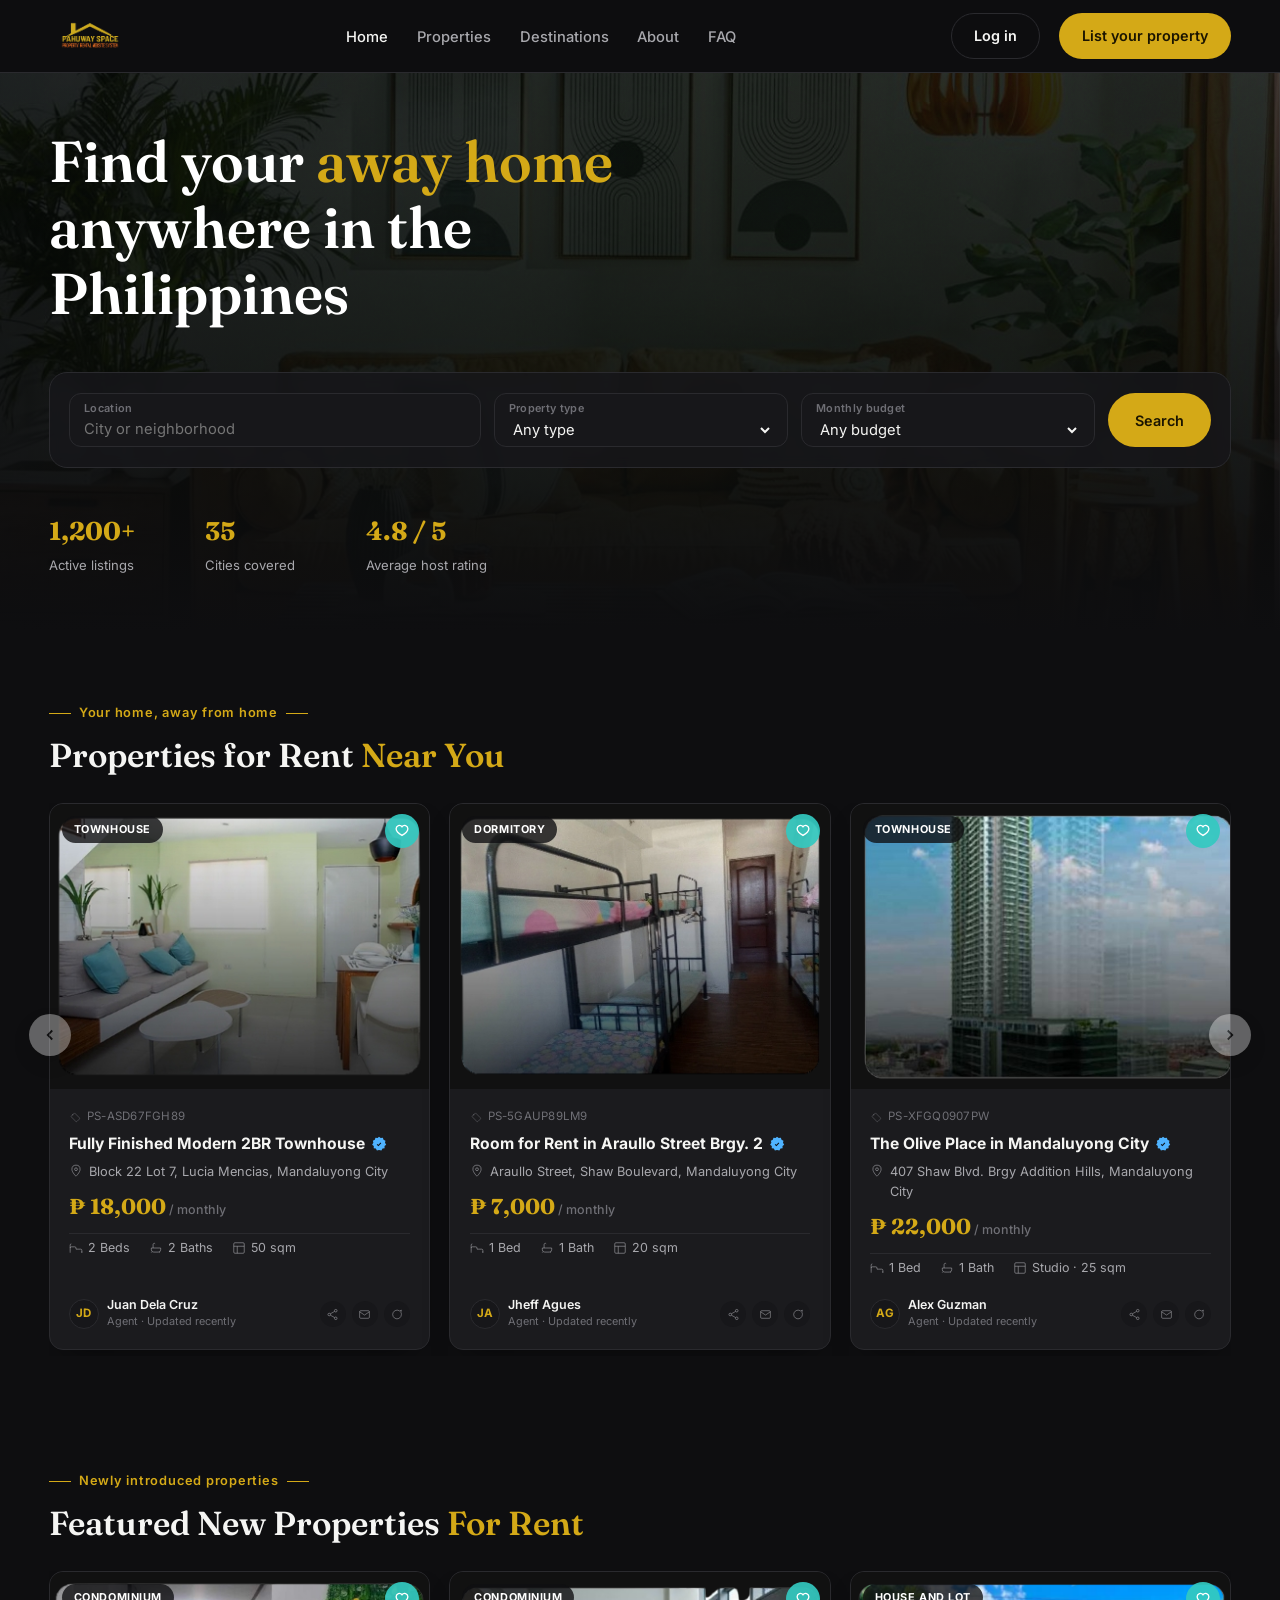
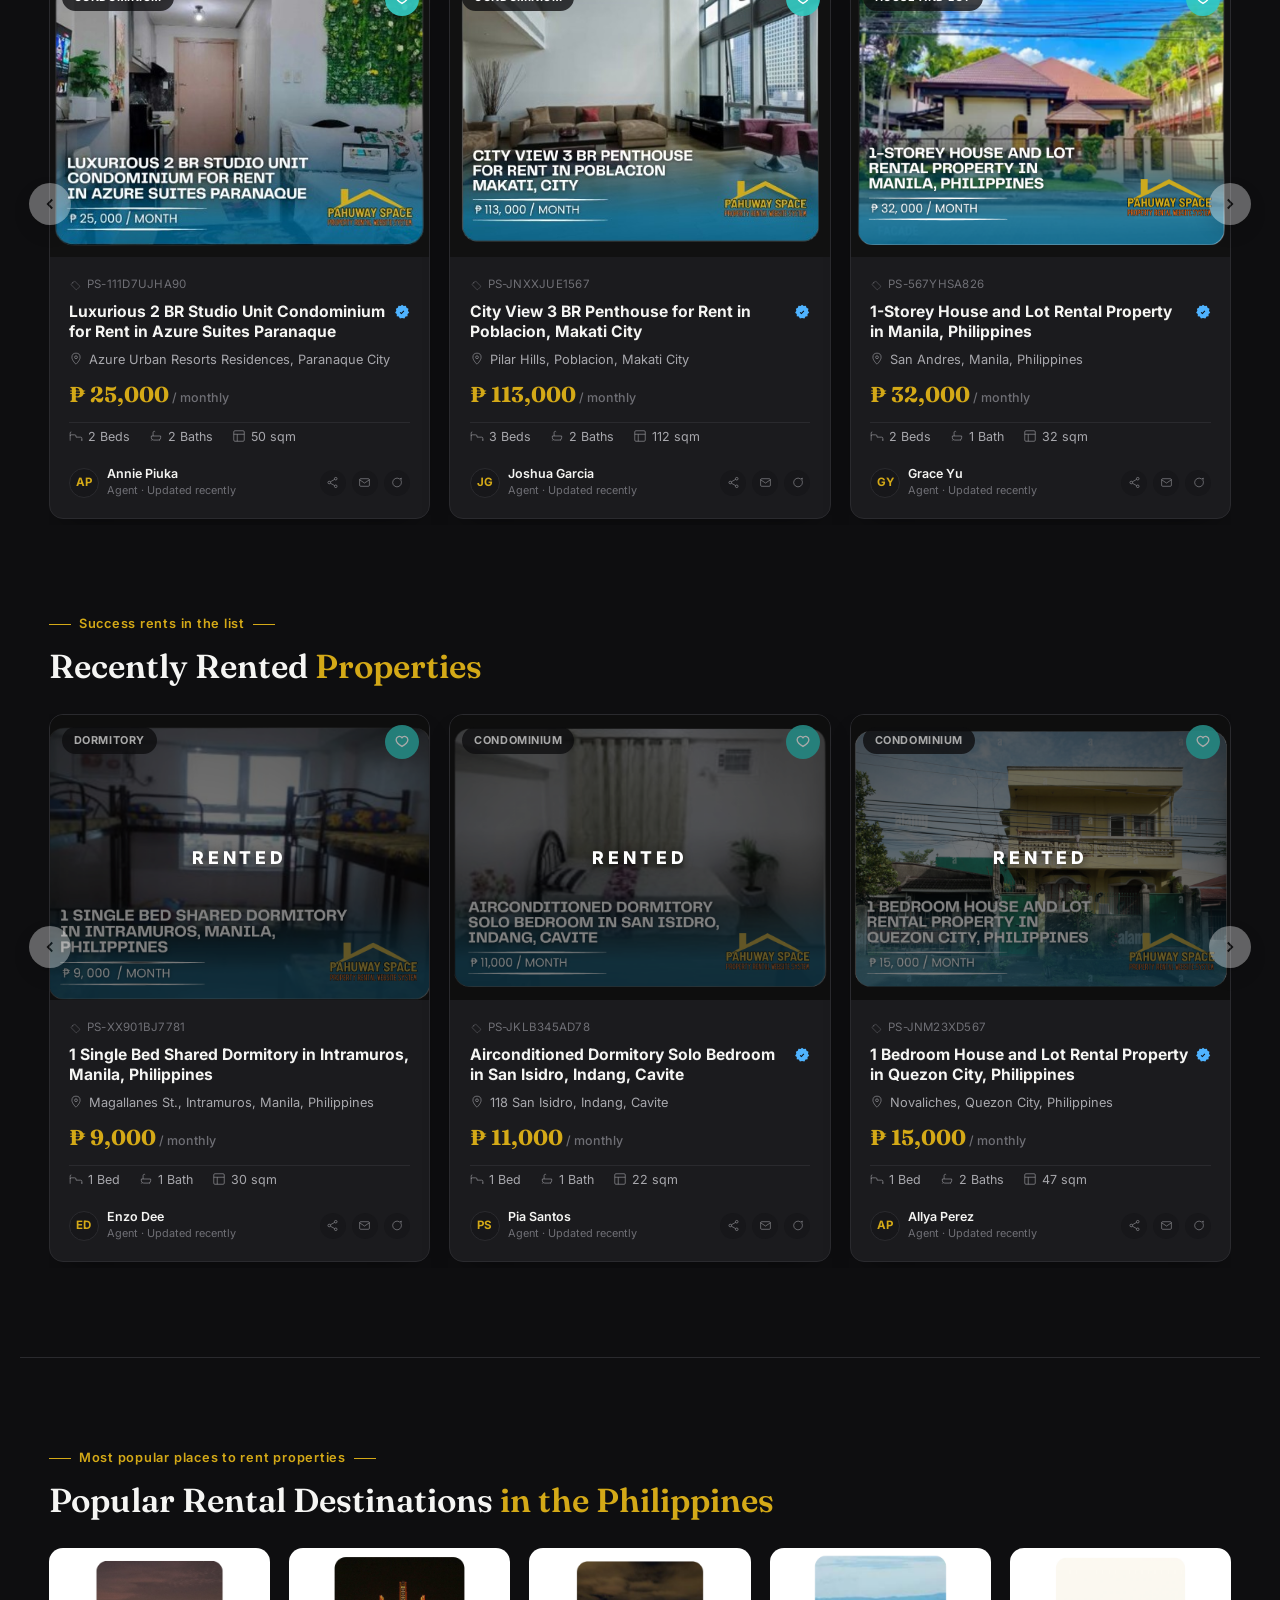
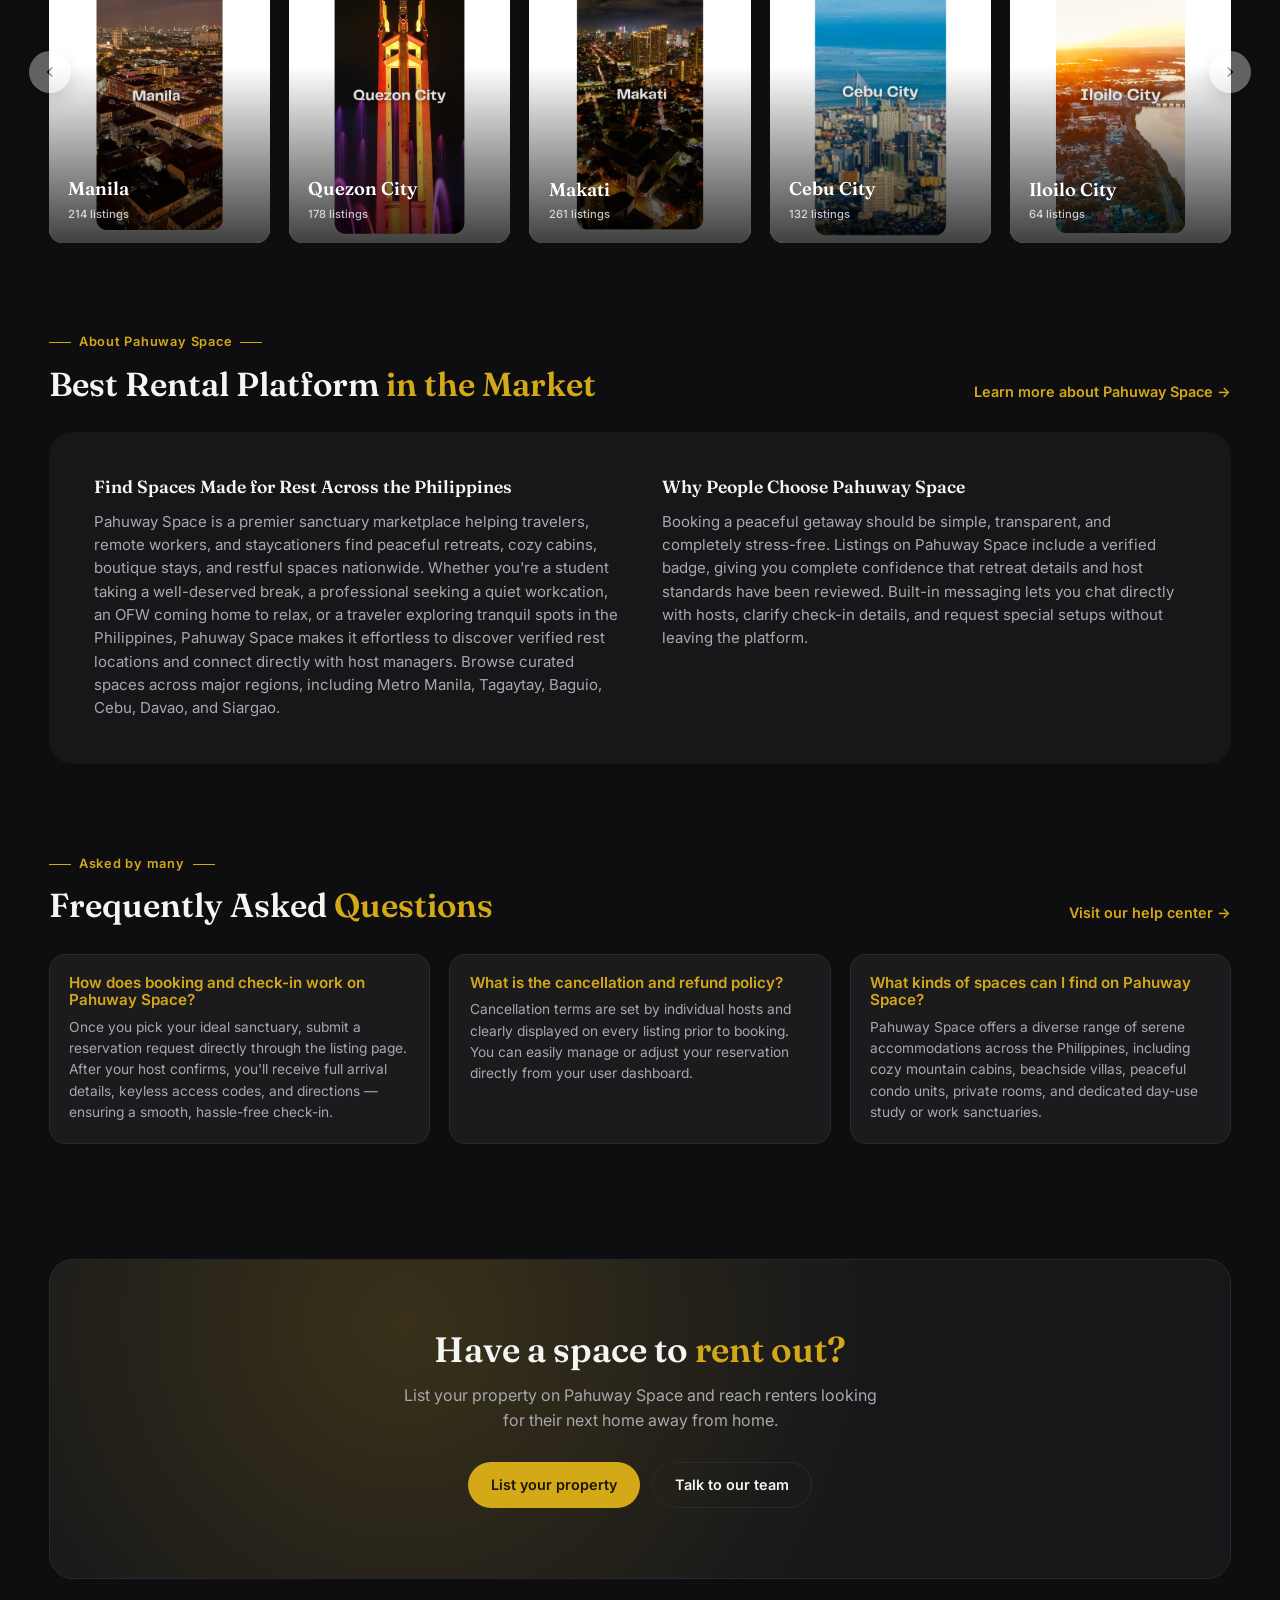
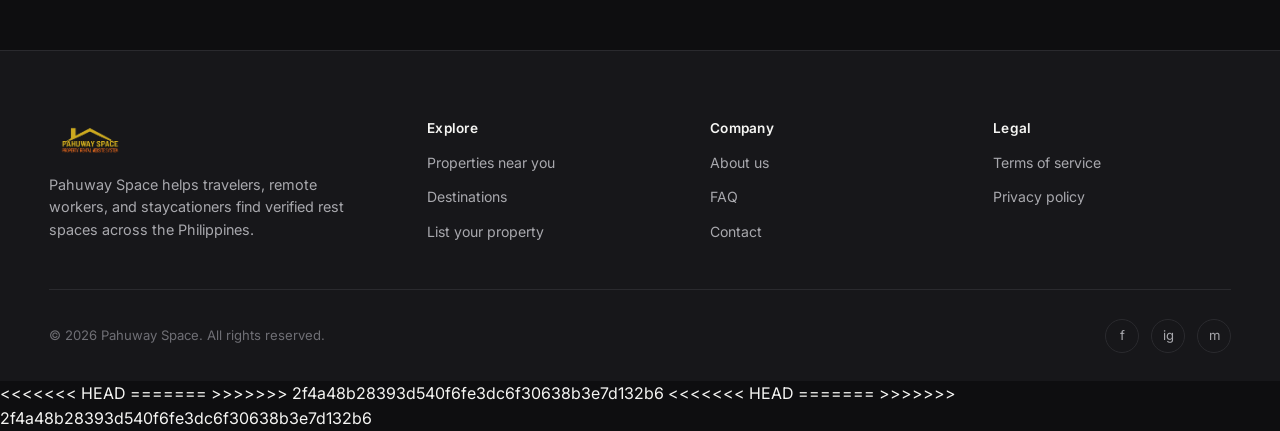
==== index.html @ f510d3df "Resolve merge conflict in index.html" ====
<!DOCTYPE html>
<html lang="en">
<head>
  <meta charset="UTF-8" />
  <meta name="viewport" content="width=device-width, initial-scale=1.0" />
  <title>Pahuway Space</title>
  <meta name="description" content="Pahuway Space is a property rental marketplace connecting you with verified townhouses, condos, dormitories and houses for rent across the Philippines." />

  <link rel="icon" href="assets/images/Pahuway_Space_LOGO.png" />

  <link rel="preconnect" href="https://fonts.googleapis.com" />
  <link href="https://fonts.googleapis.com/css2?family=Fraunces:wght@500;600;700&family=Inter:wght@400;500;600;700;800&display=swap" rel="stylesheet" />

  <!-- Modular stylesheets -->
  <link rel="stylesheet" href="css/base.css" />
  <link rel="stylesheet" href="css/layout.css" />
  <link rel="stylesheet" href="css/cards.css" />
  <link rel="stylesheet" href="css/sections.css" />
  <link rel="stylesheet" href="css/responsive.css" />
</head>
<body>

  <!-- ============ HEADER ============ -->
  <header class="site-header">
    <div class="container site-header__inner">
      <a href="#top" class="brand">
        <img src="assets/images/Pahuway_Space_LOGO.png" alt="Pahuway Space" class="brand__logo" />
        <span class="visually-hidden">Pahuway Space — Property Rental Website System</span>
      </a>

      <nav class="main-nav" id="main-nav" aria-label="Primary">
        <ul class="main-nav__list">
          <li><a href="#top" aria-current="page">Home</a></li>
          <li><a href="#properties-near-you">Properties</a></li>
          <li><a href="#destinations">Destinations</a></li>
          <li><a href="#about">About</a></li>
          <li><a href="#faq">FAQ</a></li>
        </ul>
      </nav>

      <div class="header-actions">
        <a href="#" class="btn btn--ghost">Log in</a>
        <a href="#" class="btn btn--primary">List your property</a>
        <button id="nav-toggle" class="nav-toggle" aria-label="Toggle menu" aria-expanded="false">
          <svg width="22" height="22" viewBox="0 0 24 24" fill="none" stroke="currentColor" stroke-width="2"><path d="M3 6h18M3 12h18M3 18h18"/></svg>
        </button>
      </div>
    </div>
  </header>

  <main id="top">

    <!-- ============ HERO ============ -->
    <section class="hero">
      <img src="assets/images/HOME_PAGE_BG_PHOTO.png" alt="" class="hero__bg" aria-hidden="true" />
      <div class="hero__scrim" aria-hidden="true"></div>

      <div class="container">
        <div class="hero__content">
          <h1>Find your <span class="accent">away home</span> anywhere in the Philippines</h1>
        </div>

        <form class="search-panel" id="search-form">
          <div class="search-field">
            <label for="search-location">Location</label>
            <input id="search-location" name="location" type="text" placeholder="City or neighborhood" />
          </div>
          <div class="search-field">
            <label for="search-type">Property type</label>
            <select id="search-type" name="type">
              <option value="">Any type</option>
              <option value="townhouse">Townhouse</option>
              <option value="condominium">Condominium</option>
              <option value="dormitory">Dormitory</option>
              <option value="house-and-lot">House and lot</option>
            </select>
          </div>
          <div class="search-field">
            <label for="search-budget">Monthly budget</label>
            <select id="search-budget" name="budget">
              <option value="">Any budget</option>
              <option value="0-10000">Under ₱10,000</option>
              <option value="10000-25000">₱10,000 – ₱25,000</option>
              <option value="25000-60000">₱25,000 – ₱60,000</option>
              <option value="60000+">₱60,000+</option>
            </select>
          </div>
          <button type="submit" class="btn btn--primary">Search</button>
        </form>

        <div class="hero__stats" id="hero-stats"></div>
      </div>
    </section>

    <!-- ============ PROPERTIES NEAR YOU ============ -->
    <section class="section" id="properties-near-you">
      <div class="container">
        <div class="section-heading">
          <span class="section-heading__kicker">Your home, away from home</span>
          <h2>Properties for Rent <span class="accent">Near You</span></h2>
        </div>

        <div class="carousel">
          <button class="carousel__nav carousel__nav--prev" id="near-you-prev" aria-label="Previous properties">
            <svg width="18" height="18" viewBox="0 0 24 24" fill="none" stroke="currentColor" stroke-width="2.4"><path d="m15 18-6-6 6-6"/></svg>
          </button>
          <div class="carousel__track" id="near-you-track"></div>
          <button class="carousel__nav carousel__nav--next" id="near-you-next" aria-label="Next properties">
            <svg width="18" height="18" viewBox="0 0 24 24" fill="none" stroke="currentColor" stroke-width="2.4"><path d="m9 18 6-6-6-6"/></svg>
          </button>
        </div>
      </div>
    </section>

    <!-- ============ FEATURED NEW PROPERTIES ============ -->
    <section class="section section--tight">
      <div class="container">
        <div class="section-heading">
          <span class="section-heading__kicker">Newly introduced properties</span>
          <h2>Featured New Properties <span class="accent">For Rent</span></h2>
        </div>

        <div class="carousel">
          <button class="carousel__nav carousel__nav--prev" id="featured-new-prev" aria-label="Previous properties">
            <svg width="18" height="18" viewBox="0 0 24 24" fill="none" stroke="currentColor" stroke-width="2.4"><path d="m15 18-6-6 6-6"/></svg>
          </button>
          <div class="carousel__track" id="featured-new-track"></div>
          <button class="carousel__nav carousel__nav--next" id="featured-new-next" aria-label="Next properties">
            <svg width="18" height="18" viewBox="0 0 24 24" fill="none" stroke="currentColor" stroke-width="2.4"><path d="m9 18 6-6-6-6"/></svg>
          </button>
        </div>
      </div>
    </section>

    <!-- ============ RECENTLY RENTED ============ -->
    <section class="section section--tight">
      <div class="container">
        <div class="section-heading">
          <span class="section-heading__kicker">Success rents in the list</span>
          <h2>Recently Rented <span class="accent">Properties</span></h2>
        </div>

        <div class="carousel">
          <button class="carousel__nav carousel__nav--prev" id="recently-rented-prev" aria-label="Previous properties">
            <svg width="18" height="18" viewBox="0 0 24 24" fill="none" stroke="currentColor" stroke-width="2.4"><path d="m15 18-6-6 6-6"/></svg>
          </button>
          <div class="carousel__track" id="recently-rented-track"></div>
          <button class="carousel__nav carousel__nav--next" id="recently-rented-next" aria-label="Next properties">
            <svg width="18" height="18" viewBox="0 0 24 24" fill="none" stroke="currentColor" stroke-width="2.4"><path d="m9 18 6-6-6-6"/></svg>
          </button>
        </div>
      </div>
    </section>

    <hr class="divider container" />

    <!-- ============ DESTINATIONS ============ -->
    <section class="section section--tight" id="destinations">
      <div class="container">
        <div class="section-heading">
          <span class="section-heading__kicker">Most popular places to rent properties</span>
          <h2>Popular Rental Destinations <span class="accent">in the Philippines</span></h2>
        </div>

        <div class="carousel">
          <button class="carousel__nav carousel__nav--prev" id="destinations-prev" aria-label="Previous destinations">
            <svg width="18" height="18" viewBox="0 0 24 24" fill="none" stroke="currentColor" stroke-width="2.4"><path d="m15 18-6-6 6-6"/></svg>
          </button>
          <div class="destinations__track" id="destinations-track"></div>
          <button class="carousel__nav carousel__nav--next" id="destinations-next" aria-label="Next destinations">
            <svg width="18" height="18" viewBox="0 0 24 24" fill="none" stroke="currentColor" stroke-width="2.4"><path d="m9 18 6-6-6-6"/></svg>
          </button>
        </div>
      </div>
    </section>

    <!-- ============ ABOUT ============ -->
    <section class="section section--tight" id="about">
      <div class="container">
        <div class="section-heading section-heading--split">
          <div>
            <span class="section-heading__kicker">About Pahuway Space</span>
            <h2>Best Rental Platform <span class="accent">in the Market</span></h2>
          </div>
          <a href="#" class="text-link">Learn more about Pahuway Space →</a>
        </div>

        <div class="about" id="about-content">
          <div class="about__grid">
            <div class="about__col about__col--find">
              <h3></h3>
              <p></p>
            </div>
            <div class="about__col about__col--why">
              <h3></h3>
              <p></p>
            </div>
          </div>
        </div>
      </div>
    </section>

    <!-- ============ FAQ ============ -->
    <section class="section section--tight" id="faq">
      <div class="container">
        <div class="section-heading section-heading--split">
          <div>
            <span class="section-heading__kicker">Asked by many</span>
            <h2>Frequently Asked <span class="accent">Questions</span></h2>
          </div>
          <a href="#" class="text-link">Visit our help center →</a>
        </div>

        <div class="faq__grid" id="faq-grid"></div>
      </div>
    </section>

    <!-- ============ CTA ============ -->
    <section class="section">
      <div class="container">
        <div class="cta-banner">
          <h2>Have a space to <span class="accent" style="color: var(--color-gold);">rent out?</span></h2>
          <p>List your property on Pahuway Space and reach renters looking for their next home away from home.</p>
          <div class="cta-banner__actions">
            <a href="#" class="btn btn--primary">List your property</a>
            <a href="#" class="btn btn--ghost">Talk to our team</a>
          </div>
        </div>
      </div>
    </section>

  </main>

  <!-- ============ FOOTER ============ -->
  <footer class="site-footer">
    <div class="container">
      <div class="footer-grid">
        <div class="footer-brand">
          <img src="assets/images/Pahuway_Space_LOGO.png" alt="Pahuway Space" class="brand__logo" />
          <p>Pahuway Space helps travelers, remote workers, and staycationers find verified rest spaces across the Philippines.</p>
        </div>
        <div class="footer-col">
          <h4>Explore</h4>
          <ul>
            <li><a href="#properties-near-you">Properties near you</a></li>
            <li><a href="#destinations">Destinations</a></li>
            <li><a href="#">List your property</a></li>
          </ul>
        </div>
        <div class="footer-col">
          <h4>Company</h4>
          <ul>
            <li><a href="#about">About us</a></li>
            <li><a href="#faq">FAQ</a></li>
            <li><a href="#">Contact</a></li>
          </ul>
        </div>
        <div class="footer-col">
          <h4>Legal</h4>
          <ul>
            <li><a href="#">Terms of service</a></li>
            <li><a href="#">Privacy policy</a></li>
          </ul>
        </div>
      </div>

      <div class="footer-bottom">
        <span>© <span id="footer-year"></span> Pahuway Space. All rights reserved.</span>
        <div class="footer-socials">
          <a href="#" aria-label="Facebook">f</a>
          <a href="#" aria-label="Instagram">ig</a>
          <a href="#" aria-label="Messenger">m</a>
        </div>
      </div>
    </div>
  </footer>

  <!-- Data layer (swap for real API calls later) -->
  <script src="js/data.js"></script>

  <!-- Reusable UI components -->
  <script src="js/components/propertyCard.js"></script>
  <script src="js/components/carousel.js"></script>

  <!-- Section modules -->
  <script src="js/sections/propertySections.js"></script>
  <script src="js/sections/destinations.js"></script>
  <script src="js/sections/content.js"></script>

<<<<<<< HEAD
  
=======
>>>>>>> 2f4a48b28393d540f6fe3dc6f30638b3e7d132b6
  <!-- App bootstrap -->
  <script src="js/main.js"></script>
</body>
</html>
<<<<<<< HEAD

=======
>>>>>>> 2f4a48b28393d540f6fe3dc6f30638b3e7d132b6
---- css/base.css ----
/* ==========================================================================
   Pahuway Space Design Tokens & Base Styles
   Edit colors, type and spacing here to re-skin the whole site.
   ========================================================================== */

:root {
  /* ---- Brand palette (sampled from the Pahuway Space logo) ---- */
  --color-gold: #d4a917;
  --color-gold-bright: #f0c53a;
  --color-rust: #e2622c;
  --color-teal: #33c9c0;

  /* ---- Surfaces ---- */
  --color-bg: #0e0e10;
  --color-bg-raised: #17171a;
  --color-card: #1b1b1e;
  --color-card-border: #2a2a2e;

  /* ---- Text ---- */
  --color-text: #f5f5f3;
  --color-text-dim: #a8a8ad;
  --color-text-faint: #6f6f75;

  /* ---- Status ---- */
  --color-verified: #4fb3ff;

  /* ---- Type ---- */
  --font-display: "Fraunces", "Georgia", serif;
  --font-body: "Inter", "Helvetica Neue", Arial, sans-serif;

  /* ---- Spacing scale ---- */
  --space-1: 0.4rem;
  --space-2: 0.8rem;
  --space-3: 1.2rem;
  --space-4: 1.8rem;
  --space-5: 2.8rem;
  --space-6: 4.4rem;
  --space-7: 6.8rem;

  /* ---- Radius / shadow ---- */
  --radius-card: 14px;
  --radius-pill: 999px;
  --shadow-card: 0 14px 30px -18px rgba(0, 0, 0, 0.65);

  /* ---- Layout ---- */
  --content-width: 1240px;
}

*,
*::before,
*::after {
  box-sizing: border-box;
}

html {
  scroll-behavior: smooth;
}

body {
  margin: 0;
  background: var(--color-bg);
  color: var(--color-text);
  font-family: var(--font-body);
  font-size: 16px;
  line-height: 1.55;
  -webkit-font-smoothing: antialiased;
}

img {
  max-width: 100%;
  display: block;
}

a {
  color: inherit;
  text-decoration: none;
}

button {
  font-family: inherit;
  cursor: pointer;
}

ul {
  list-style: none;
  margin: 0;
  padding: 0;
}

h1, h2, h3, h4 {
  font-family: var(--font-display);
  font-weight: 600;
  line-height: 1.15;
  margin: 0;
}

p {
  margin: 0;
}

.container {
  width: 100%;
  max-width: var(--content-width);
  margin-inline: auto;
  padding-inline: var(--space-4);
}

.section {
  padding-block: var(--space-6);
}

.section--tight {
  padding-block: var(--space-5);
}

.section-heading {
  margin-bottom: var(--space-4);
}

.section-heading__kicker {
  display: block;
  color: var(--color-gold);
  font-size: 0.8rem;
  font-weight: 600;
  letter-spacing: 0.06em;
  margin-bottom: var(--space-2);
}

.section-heading__kicker::before,
.section-heading__kicker::after {
  content: "";
  display: inline-block;
  width: 22px;
  border-top: 1px solid var(--color-gold);
  vertical-align: middle;
  margin-inline: 8px 8px;
}

.section-heading__kicker::before {
  margin-left: 0;
}

.section-heading h2 {
  font-size: clamp(1.7rem, 2.6vw, 2.4rem);
}

.section-heading h2 .accent {
  color: var(--color-gold);
}

.section-heading--split {
  display: flex;
  align-items: flex-end;
  justify-content: space-between;
  gap: var(--space-4);
}

.text-link {
  color: var(--color-gold);
  font-size: 0.9rem;
  font-weight: 600;
  white-space: nowrap;
}

.text-link:hover {
  text-decoration: underline;
}

.visually-hidden {
  position: absolute;
  width: 1px;
  height: 1px;
  overflow: hidden;
  clip: rect(0 0 0 0);
  white-space: nowrap;
}

/* Reduced motion */
@media (prefers-reduced-motion: reduce) {
  html {
    scroll-behavior: auto;
  }
  * {
    animation-duration: 0.001ms !important;
    animation-iteration-count: 1 !important;
    transition-duration: 0.001ms !important;
  }
}
---- css/layout.css ----
/* ==========================================================================
   Header / Hero / Footer
   ========================================================================== */

/* ---------- Header ---------- */
.site-header {
  position: sticky;
  top: 0;
  z-index: 100;
  background: rgba(14, 14, 16, 0.9);
  backdrop-filter: blur(10px);
  border-bottom: 1px solid var(--color-card-border);
}

.site-header__inner {
  display: flex;
  align-items: center;
  justify-content: space-between;
  gap: var(--space-4);
  padding-block: var(--space-2);
}

.brand {
  display: flex;
  align-items: center;
  gap: var(--space-2);
}

.brand__logo {
  height: 40px;
  width: auto;
}

.brand__name {
  font-family: var(--font-display);
  font-size: 1.1rem;
  font-weight: 700;
  letter-spacing: 0.01em;
}

.brand__name span {
  color: var(--color-gold);
}

.main-nav__list {
  display: flex;
  gap: var(--space-4);
}

.main-nav__list a {
  font-size: 0.92rem;
  color: var(--color-text-dim);
  font-weight: 500;
  transition: color 0.15s ease;
}

.main-nav__list a:hover,
.main-nav__list a[aria-current="page"] {
  color: var(--color-text);
}

.header-actions {
  display: flex;
  align-items: center;
  gap: var(--space-3);
}

.nav-toggle {
  display: none;
  background: none;
  border: none;
  color: var(--color-text);
  padding: 6px;
}

/* ---------- Buttons ---------- */
.btn {
  display: inline-flex;
  align-items: center;
  justify-content: center;
  gap: 8px;
  padding: 11px 22px;
  border-radius: var(--radius-pill);
  font-size: 0.9rem;
  font-weight: 600;
  border: 1px solid transparent;
  transition: transform 0.15s ease, background 0.15s ease, border-color 0.15s ease;
}

.btn:active {
  transform: scale(0.97);
}

.btn--primary {
  background: var(--color-gold);
  color: #1a1400;
}

.btn--primary:hover {
  background: var(--color-gold-bright);
}

.btn--ghost {
  background: transparent;
  border-color: var(--color-card-border);
  color: var(--color-text);
}

.btn--ghost:hover {
  border-color: var(--color-gold);
  color: var(--color-gold);
}

/* ---------- Hero ---------- */
.hero {
  position: relative;
  min-height: 560px;
  display: flex;
  align-items: center;
  background-color: #050506;
  overflow: hidden;
}

.hero__bg {
  position: absolute;
  inset: 0;
  width: 100%;
  height: 100%;
  object-fit: cover;
  opacity: 0.55;
}

.hero__scrim {
  position: absolute;
  inset: 0;
  background: linear-gradient(180deg, rgba(7, 7, 8, 0.55) 0%, rgba(7, 7, 8, 0.75) 55%, #0e0e10 100%);
}

.hero__content {
  position: relative;
  z-index: 2;
  max-width: 680px;
}

.hero__eyebrow {
  display: inline-flex;
  align-items: center;
  gap: 8px;
  color: var(--color-gold-bright);
  font-size: 0.82rem;
  font-weight: 600;
  letter-spacing: 0.04em;
  margin-bottom: var(--space-3);
}

.hero__eyebrow::before {
  content: "";
  width: 8px;
  height: 8px;
  border-radius: 50%;
  background: var(--color-teal);
}

.hero h1 {
  font-size: clamp(2.2rem, 4.6vw, 3.6rem);
  color: #fff;
  margin-bottom: var(--space-3);
}

.hero h1 .accent {
  color: var(--color-gold);
}

.hero p {
  color: var(--color-text-dim);
  font-size: 1.05rem;
  max-width: 520px;
  margin-bottom: var(--space-4);
}

/* Search panel */
.search-panel {
  position: relative;
  z-index: 2;
  margin-top: var(--space-5);
  background: rgba(23, 23, 26, 0.85);
  border: 1px solid var(--color-card-border);
  border-radius: 18px;
  padding: var(--space-3);
  display: grid;
  grid-template-columns: 1.4fr 1fr 1fr auto;
  gap: var(--space-2);
  backdrop-filter: blur(6px);
}

.search-field {
  display: flex;
  flex-direction: column;
  gap: 4px;
  padding: 6px 14px;
  border-radius: 12px;
  background: var(--color-bg-raised);
  border: 1px solid var(--color-card-border);
}

.search-field label {
  font-size: 0.68rem;
  color: var(--color-text-faint);
  font-weight: 600;
  letter-spacing: 0.03em;
}

.search-field select,
.search-field input {
  background: transparent;
  border: none;
  color: var(--color-text);
  font-size: 0.92rem;
  padding: 0;
  outline: none;
  font-family: var(--font-body);
}

.search-panel .btn {
  align-self: stretch;
  padding-inline: 26px;
}

.hero__stats {
  position: relative;
  z-index: 2;
  display: flex;
  gap: var(--space-6);
  margin-top: var(--space-5);
}

.hero__stat strong {
  display: block;
  font-family: var(--font-display);
  font-size: 1.6rem;
  color: var(--color-gold);
}

.hero__stat span {
  font-size: 0.82rem;
  color: var(--color-text-dim);
}

/* ---------- Footer ---------- */
.site-footer {
  border-top: 1px solid var(--color-card-border);
  padding-block: var(--space-6) var(--space-4);
  background: var(--color-bg-raised);
}

.footer-grid {
  display: grid;
  grid-template-columns: 1.4fr 1fr 1fr 1fr;
  gap: var(--space-5);
  padding-bottom: var(--space-5);
}

.footer-brand p {
  color: var(--color-text-dim);
  font-size: 0.9rem;
  margin-top: var(--space-2);
  max-width: 320px;
}

.footer-col h4 {
  font-family: var(--font-body);
  font-size: 0.85rem;
  color: var(--color-text);
  margin-bottom: var(--space-2);
  letter-spacing: 0.02em;
}

.footer-col ul {
  display: flex;
  flex-direction: column;
  gap: 10px;
}

.footer-col a {
  font-size: 0.88rem;
  color: var(--color-text-dim);
}

.footer-col a:hover {
  color: var(--color-gold);
}

.footer-bottom {
  display: flex;
  align-items: center;
  justify-content: space-between;
  padding-top: var(--space-4);
  border-top: 1px solid var(--color-card-border);
  color: var(--color-text-faint);
  font-size: 0.82rem;
  flex-wrap: wrap;
  gap: var(--space-2);
}

.footer-socials {
  display: flex;
  gap: 12px;
}

.footer-socials a {
  width: 34px;
  height: 34px;
  border-radius: 50%;
  border: 1px solid var(--color-card-border);
  display: flex;
  align-items: center;
  justify-content: center;
  color: var(--color-text-dim);
}

.footer-socials a:hover {
  color: var(--color-gold);
  border-color: var(--color-gold);
}
---- css/cards.css ----
/* ==========================================================================
   Property Card component (reused across Near You / New / Rented sections)
   ========================================================================== */

.carousel {
  position: relative;
}

.carousel__track {
  display: grid;
  grid-auto-flow: column;
  grid-auto-columns: minmax(300px, 1fr);
  gap: var(--space-3);
  overflow-x: auto;
  scroll-snap-type: x mandatory;
  padding-bottom: 6px;
  scrollbar-width: none;
}

.carousel__track::-webkit-scrollbar {
  display: none;
}

.carousel__track > * {
  scroll-snap-align: start;
}

.carousel__nav {
  position: absolute;
  top: 42%;
  transform: translateY(-50%);
  width: 42px;
  height: 42px;
  border-radius: 50%;
  border: none;
  background: #fff;
  color: #111;
  display: flex;
  align-items: center;
  justify-content: center;
  box-shadow: 0 8px 18px rgba(0, 0, 0, 0.35);
  transition: background 0.15s ease;
  z-index: 3;
}

.carousel__nav:hover {
  background: var(--color-gold-bright);
}

.carousel__nav:disabled {
  opacity: 0.35;
  cursor: default;
  background: #fff;
}

.carousel__nav--prev {
  left: -20px;
}

.carousel__nav--next {
  right: -20px;
}

@media (max-width: 720px) {
  .carousel__nav {
    display: none;
  }
}

/* ---- Card ---- */
.property-card {
  background: var(--color-card);
  border: 1px solid var(--color-card-border);
  border-radius: var(--radius-card);
  overflow: hidden;
  box-shadow: var(--shadow-card);
  display: flex;
  flex-direction: column;
}

.property-card__media {
  position: relative;
  aspect-ratio: 4 / 3;
  overflow: hidden;
  background: #111;
}

.property-card__media img {
  width: 100%;
  height: 100%;
  object-fit: cover;
}

.property-card__badge {
  position: absolute;
  top: 12px;
  left: 12px;
  padding: 5px 12px;
  border-radius: var(--radius-pill);
  background: rgba(15, 15, 17, 0.78);
  color: #fff;
  font-size: 0.68rem;
  font-weight: 700;
  letter-spacing: 0.05em;
  text-transform: uppercase;
}

.property-card__fav {
  position: absolute;
  top: 10px;
  right: 10px;
  width: 34px;
  height: 34px;
  border-radius: 50%;
  border: none;
  background: rgba(51, 201, 192, 0.92);
  color: #fff;
  display: flex;
  align-items: center;
  justify-content: center;
  transition: transform 0.15s ease, background 0.15s ease;
}

.property-card__fav:hover {
  transform: scale(1.08);
}

.property-card__fav[aria-pressed="true"] {
  background: var(--color-rust);
}

.property-card__fav svg {
  width: 16px;
  height: 16px;
  fill: none;
  stroke: currentColor;
  stroke-width: 2;
}

.property-card__fav[aria-pressed="true"] svg {
  fill: currentColor;
}

.property-card__status {
  position: absolute;
  inset: 0;
  display: flex;
  align-items: center;
  justify-content: center;
  background: rgba(10, 10, 11, 0.35);
}

.property-card__status span {
  font-size: 1.1rem;
  font-weight: 800;
  letter-spacing: 0.22em;
  color: #fff;
  text-transform: uppercase;
  text-shadow: 0 2px 10px rgba(0, 0, 0, 0.7);
}

.property-card--rented .property-card__media img {
  filter: saturate(0.7) brightness(0.75);
}

.property-card__body {
  padding: var(--space-3);
  display: flex;
  flex-direction: column;
  gap: 8px;
  flex: 1;
}

.property-card__code {
  display: flex;
  align-items: center;
  gap: 6px;
  font-size: 0.72rem;
  color: var(--color-text-faint);
  letter-spacing: 0.02em;
}

.property-card__code svg {
  width: 12px;
  height: 12px;
  stroke: currentColor;
  fill: none;
}

.property-card__title {
  display: flex;
  align-items: flex-start;
  gap: 6px;
  font-family: var(--font-body);
  font-size: 0.98rem;
  font-weight: 700;
  color: var(--color-text);
  line-height: 1.3;
}

.property-card__title .verified {
  flex-shrink: 0;
  width: 16px;
  height: 16px;
  margin-top: 2px;
  color: var(--color-verified);
}

.property-card__location {
  display: flex;
  align-items: flex-start;
  gap: 6px;
  font-size: 0.8rem;
  color: var(--color-text-dim);
}

.property-card__location svg {
  width: 14px;
  height: 14px;
  flex-shrink: 0;
  margin-top: 2px;
  stroke: currentColor;
  fill: none;
}

.property-card__price {
  font-family: var(--font-display);
  font-size: 1.35rem;
  color: var(--color-gold);
  font-weight: 700;
}

.property-card__price span {
  font-family: var(--font-body);
  font-size: 0.78rem;
  color: var(--color-text-faint);
  font-weight: 500;
}

.property-card__specs {
  display: flex;
  gap: var(--space-3);
  font-size: 0.78rem;
  color: var(--color-text-dim);
  padding-top: 4px;
  border-top: 1px solid var(--color-card-border);
  margin-top: 2px;
}

.property-card__specs span {
  display: inline-flex;
  align-items: center;
  gap: 5px;
}

.property-card__specs svg {
  width: 14px;
  height: 14px;
  stroke: currentColor;
  fill: none;
}

.property-card__footer {
  display: flex;
  align-items: center;
  justify-content: space-between;
  padding-top: var(--space-2);
  margin-top: auto;
}

.property-card__agent {
  display: flex;
  align-items: center;
  gap: 8px;
}

.property-card__agent-avatar {
  width: 30px;
  height: 30px;
  border-radius: 50%;
  background: var(--color-bg-raised);
  border: 1px solid var(--color-card-border);
  display: flex;
  align-items: center;
  justify-content: center;
  font-size: 0.72rem;
  font-weight: 700;
  color: var(--color-gold);
}

.property-card__agent-name {
  font-size: 0.78rem;
  font-weight: 600;
  color: var(--color-text);
  line-height: 1.2;
}

.property-card__agent-role {
  font-size: 0.68rem;
  color: var(--color-text-faint);
}

.property-card__share {
  display: flex;
  gap: 6px;
}

.property-card__share button {
  width: 26px;
  height: 26px;
  border-radius: 50%;
  border: none;
  background: var(--color-bg-raised);
  color: var(--color-text-dim);
  display: flex;
  align-items: center;
  justify-content: center;
}

.property-card__share button:hover {
  color: var(--color-gold);
}

.property-card__share svg {
  width: 13px;
  height: 13px;
  stroke: currentColor;
  fill: none;
}
---- css/sections.css ----
/* ==========================================================================
   Destinations / About / FAQ
   ========================================================================== */

.divider {
  border: none;
  border-top: 1px solid var(--color-card-border);
  margin-block: var(--space-5);
}

/* ---- Destinations ---- */
.destinations__track {
  display: grid;
  grid-auto-flow: column;
  grid-auto-columns: minmax(160px, 1fr);
  gap: var(--space-3);
  overflow-x: auto;
  scroll-snap-type: x mandatory;
  scrollbar-width: none;
}

.destinations__track::-webkit-scrollbar {
  display: none;
}

.destination-tile {
  position: relative;
  scroll-snap-align: start;
  aspect-ratio: 3 / 4;
  border-radius: var(--radius-card);
  overflow: hidden;
  display: flex;
  align-items: flex-end;
  padding: var(--space-3);
  color: #fff;
  font-family: var(--font-display);
  font-size: 1.15rem;
  font-weight: 600;
  isolation: isolate;
}

.destination-tile::before {
  content: "";
  position: absolute;
  inset: 0;
  background: var(--tile-gradient, linear-gradient(160deg, #333, #111));
  z-index: -2;
}

.destination-tile::after {
  content: "";
  position: absolute;
  inset: 0;
  background: linear-gradient(180deg, rgba(0, 0, 0, 0) 40%, rgba(0, 0, 0, 0.75) 100%);
  z-index: -1;
}

.destination-tile__count {
  display: block;
  font-family: var(--font-body);
  font-size: 0.7rem;
  font-weight: 500;
  color: rgba(255, 255, 255, 0.75);
  margin-top: 2px;
}

/* ---- About ---- */
.about {
  background: var(--color-bg-raised);
  border-radius: 24px;
  padding: var(--space-5);
}

.about__grid {
  display: grid;
  grid-template-columns: 1fr 1fr;
  gap: var(--space-5);
}

.about__col h3 {
  font-size: 1.1rem;
  margin-bottom: var(--space-2);
  color: var(--color-text);
}

.about__col p {
  color: var(--color-text-dim);
  font-size: 0.94rem;
}

.about__col .highlight {
  color: var(--color-gold);
  font-weight: 600;
}

/* ---- FAQ ---- */
.faq__grid {
  display: grid;
  grid-template-columns: repeat(3, 1fr);
  gap: var(--space-3);
}

.faq-card {
  background: var(--color-card);
  border: 1px solid var(--color-card-border);
  border-radius: 16px;
  padding: var(--space-3);
}

.faq-card h4 {
  font-family: var(--font-body);
  font-size: 0.95rem;
  color: var(--color-gold);
  margin-bottom: 8px;
}

.faq-card p {
  font-size: 0.86rem;
  color: var(--color-text-dim);
}

/* ---- CTA banner ---- */
.cta-banner {
  position: relative;
  border-radius: 24px;
  overflow: hidden;
  padding: var(--space-6) var(--space-5);
  text-align: center;
  background: radial-gradient(circle at 30% 20%, rgba(212, 169, 23, 0.18), transparent 55%), var(--color-bg-raised);
  border: 1px solid var(--color-card-border);
}

.cta-banner h2 {
  font-size: clamp(1.6rem, 3vw, 2.2rem);
  margin-bottom: var(--space-2);
}

.cta-banner p {
  color: var(--color-text-dim);
  max-width: 480px;
  margin: 0 auto var(--space-4);
}

.cta-banner__actions {
  display: flex;
  gap: var(--space-2);
  justify-content: center;
}
---- css/responsive.css ----
/* ==========================================================================
   Responsive overrides
   ========================================================================== */

@media (max-width: 980px) {
  .main-nav {
    position: absolute;
    top: 100%;
    left: 0;
    right: 0;
    background: var(--color-bg-raised);
    border-bottom: 1px solid var(--color-card-border);
    display: none;
    padding: var(--space-3) var(--space-4);
  }

  .main-nav.is-open {
    display: block;
  }

  .main-nav__list {
    flex-direction: column;
    gap: var(--space-3);
  }

  .nav-toggle {
    display: flex;
  }

  .search-panel {
    grid-template-columns: 1fr 1fr;
  }

  .footer-grid {
    grid-template-columns: 1fr 1fr;
  }

  .about__grid {
    grid-template-columns: 1fr;
  }

  .faq__grid {
    grid-template-columns: 1fr;
  }
}

@media (max-width: 640px) {
  .section {
    padding-block: var(--space-5);
  }

  .hero {
    min-height: 480px;
  }

  .search-panel {
    grid-template-columns: 1fr;
  }

  .hero__stats {
    gap: var(--space-4);
    flex-wrap: wrap;
  }

  .carousel__track {
    grid-auto-columns: minmax(260px, 82%);
  }

  .footer-grid {
    grid-template-columns: 1fr;
    gap: var(--space-4);
  }

  .footer-bottom {
    flex-direction: column;
    align-items: flex-start;
  }

  .header-actions .btn--ghost {
    display: none;
  }

  .about {
    padding: var(--space-4);
  }
}
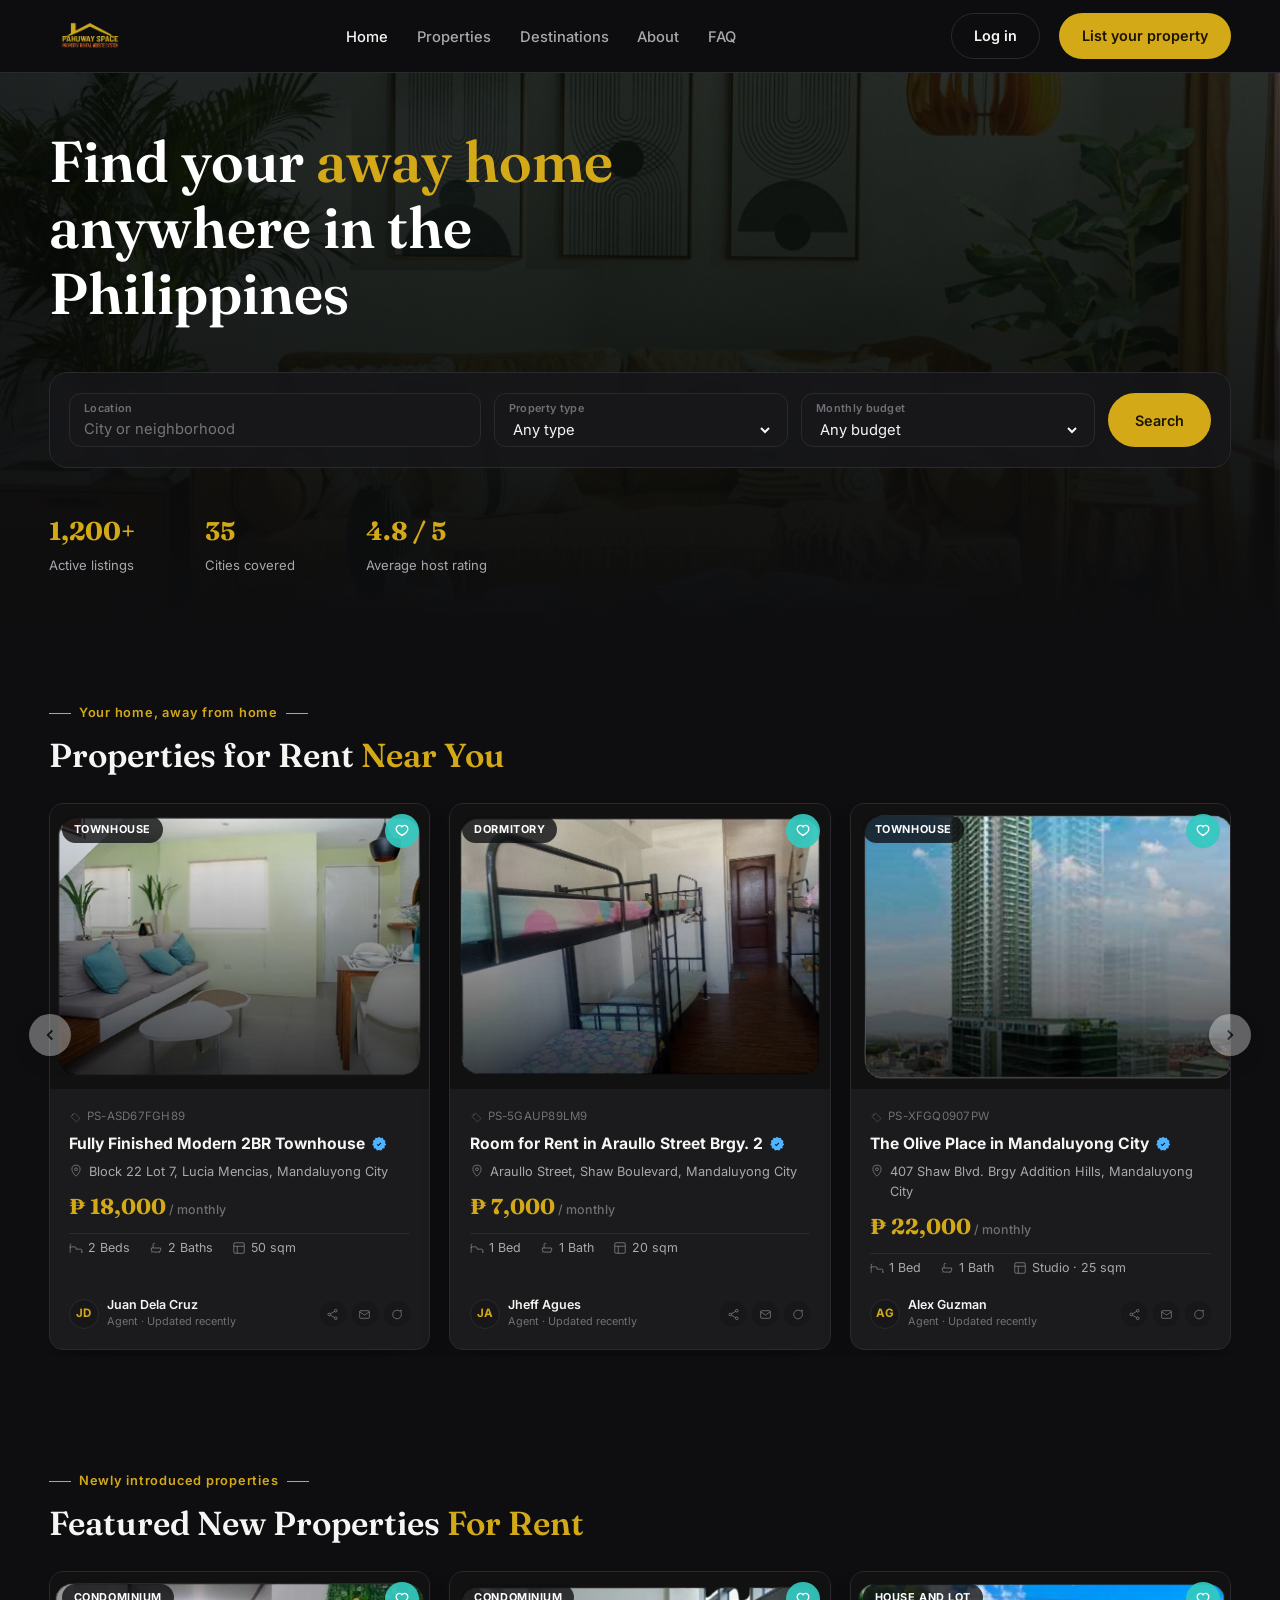
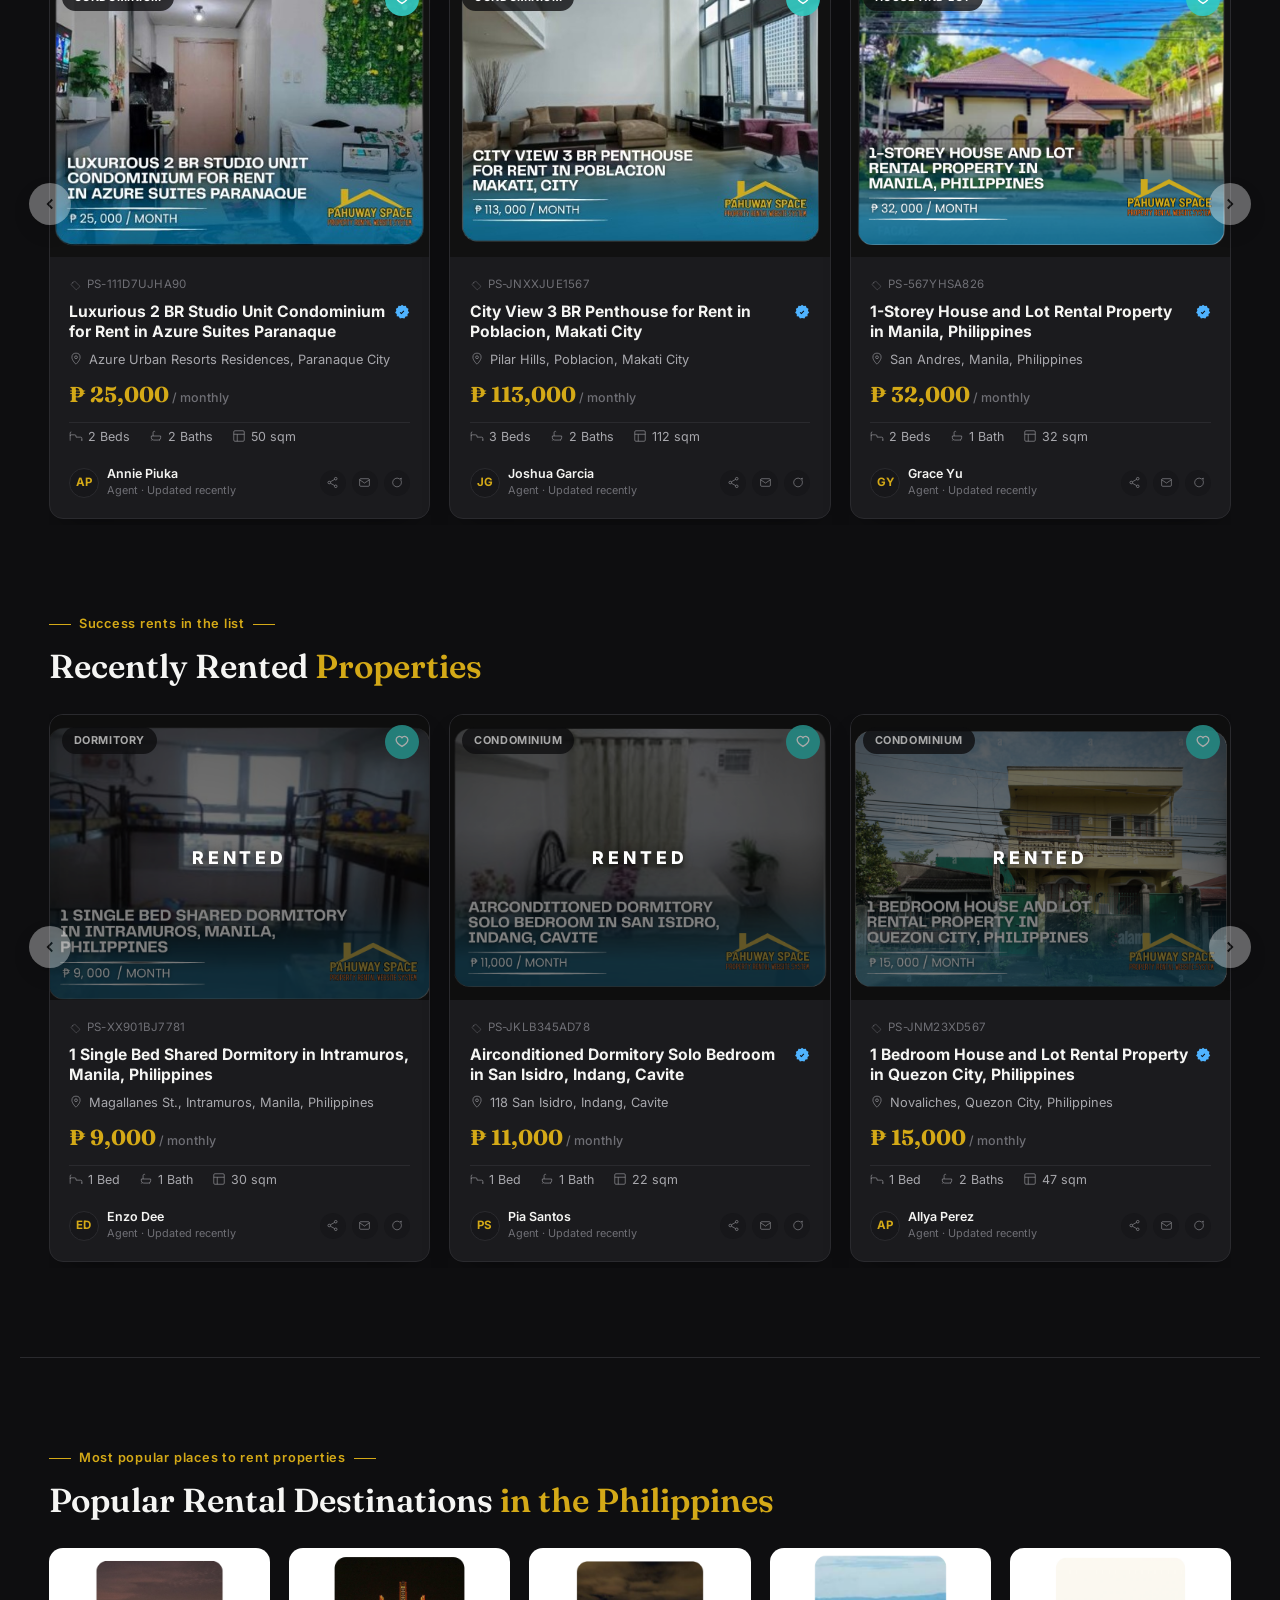
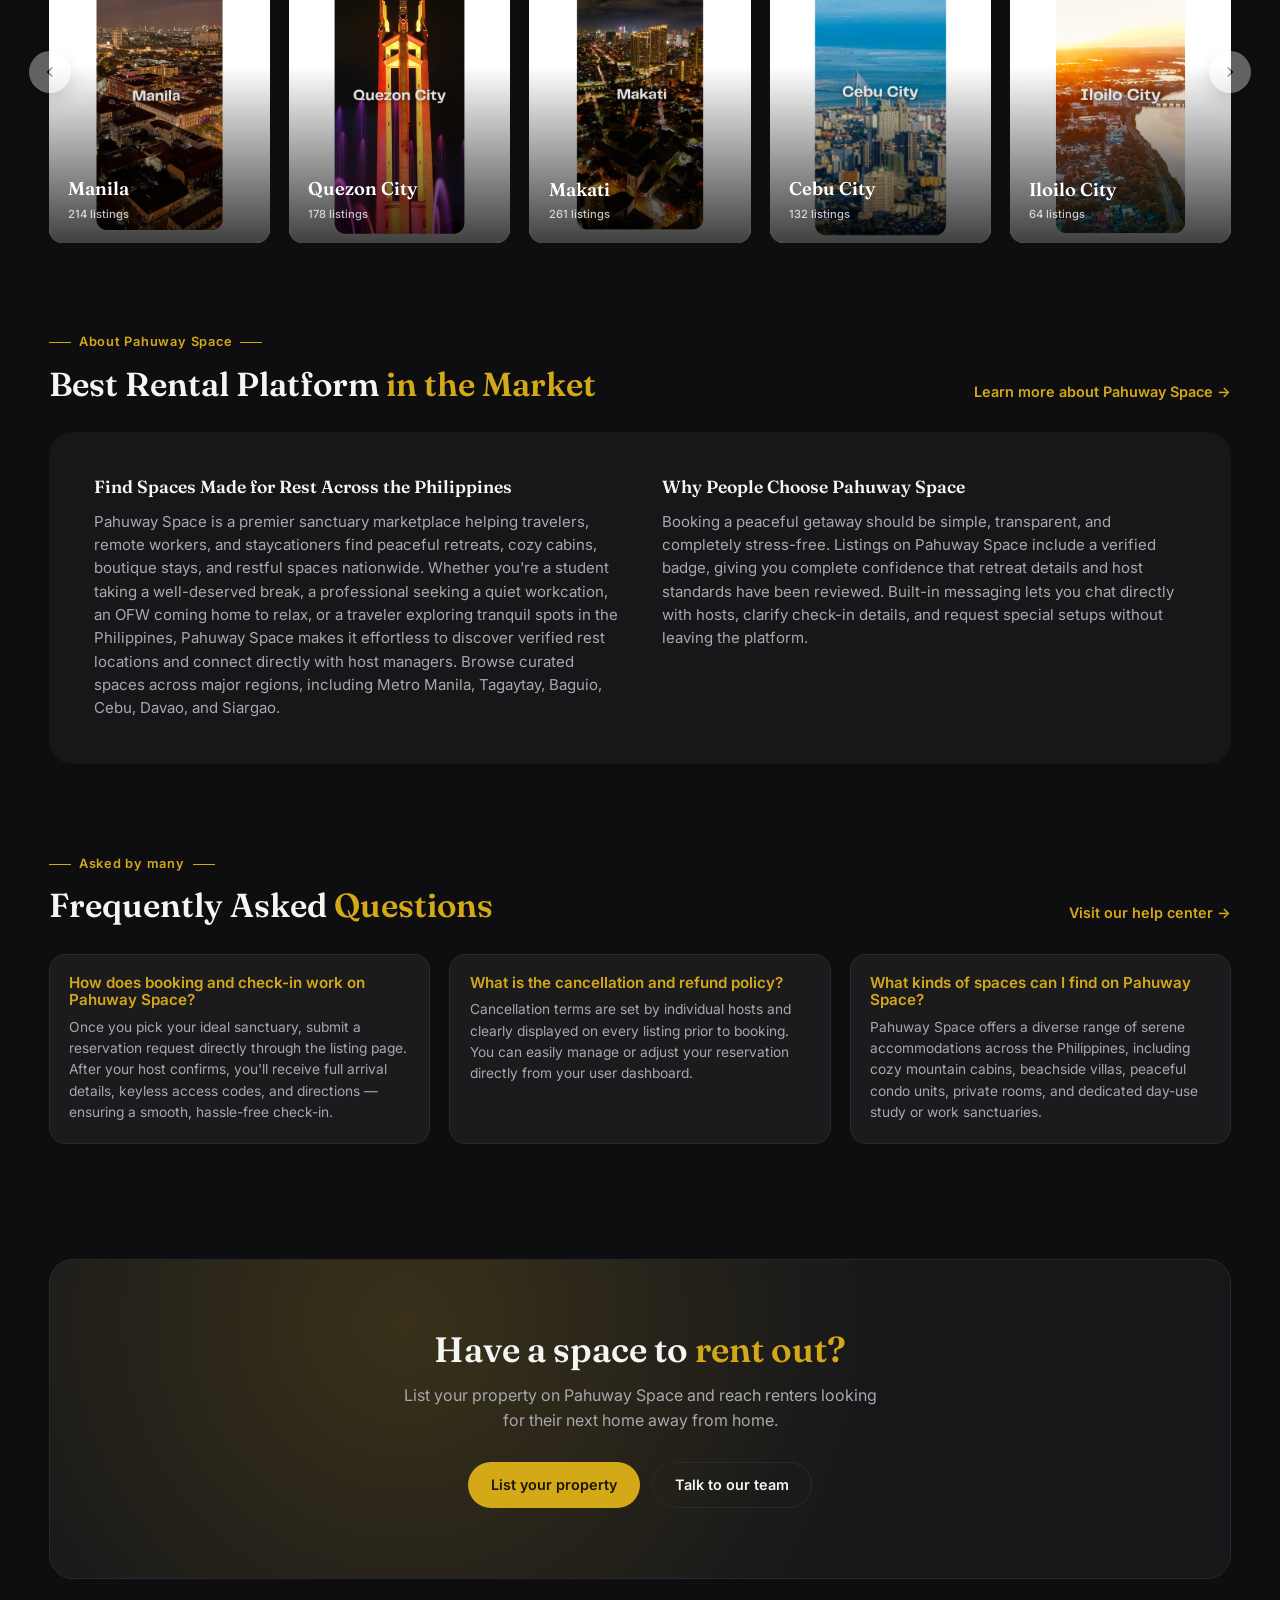
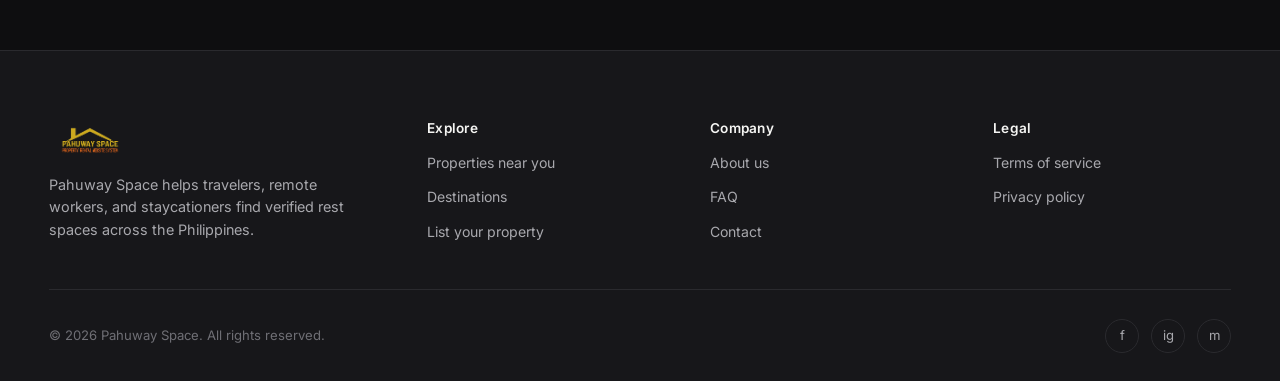
==== commit c70a67de: "test" ====
--- a/index.html
+++ b/index.html
@@ -287,15 +287,8 @@
   <script src="js/sections/destinations.js"></script>
   <script src="js/sections/content.js"></script>
 
-<<<<<<< HEAD
-  
-=======
->>>>>>> 2f4a48b28393d540f6fe3dc6f30638b3e7d132b6
-  <!-- App bootstrap -->
+
+  <!-- App bootstrapsssssssssssssssssssssss -->
   <script src="js/main.js"></script>
 </body>
-</html>
-<<<<<<< HEAD
-
-=======
->>>>>>> 2f4a48b28393d540f6fe3dc6f30638b3e7d132b6
+</html>
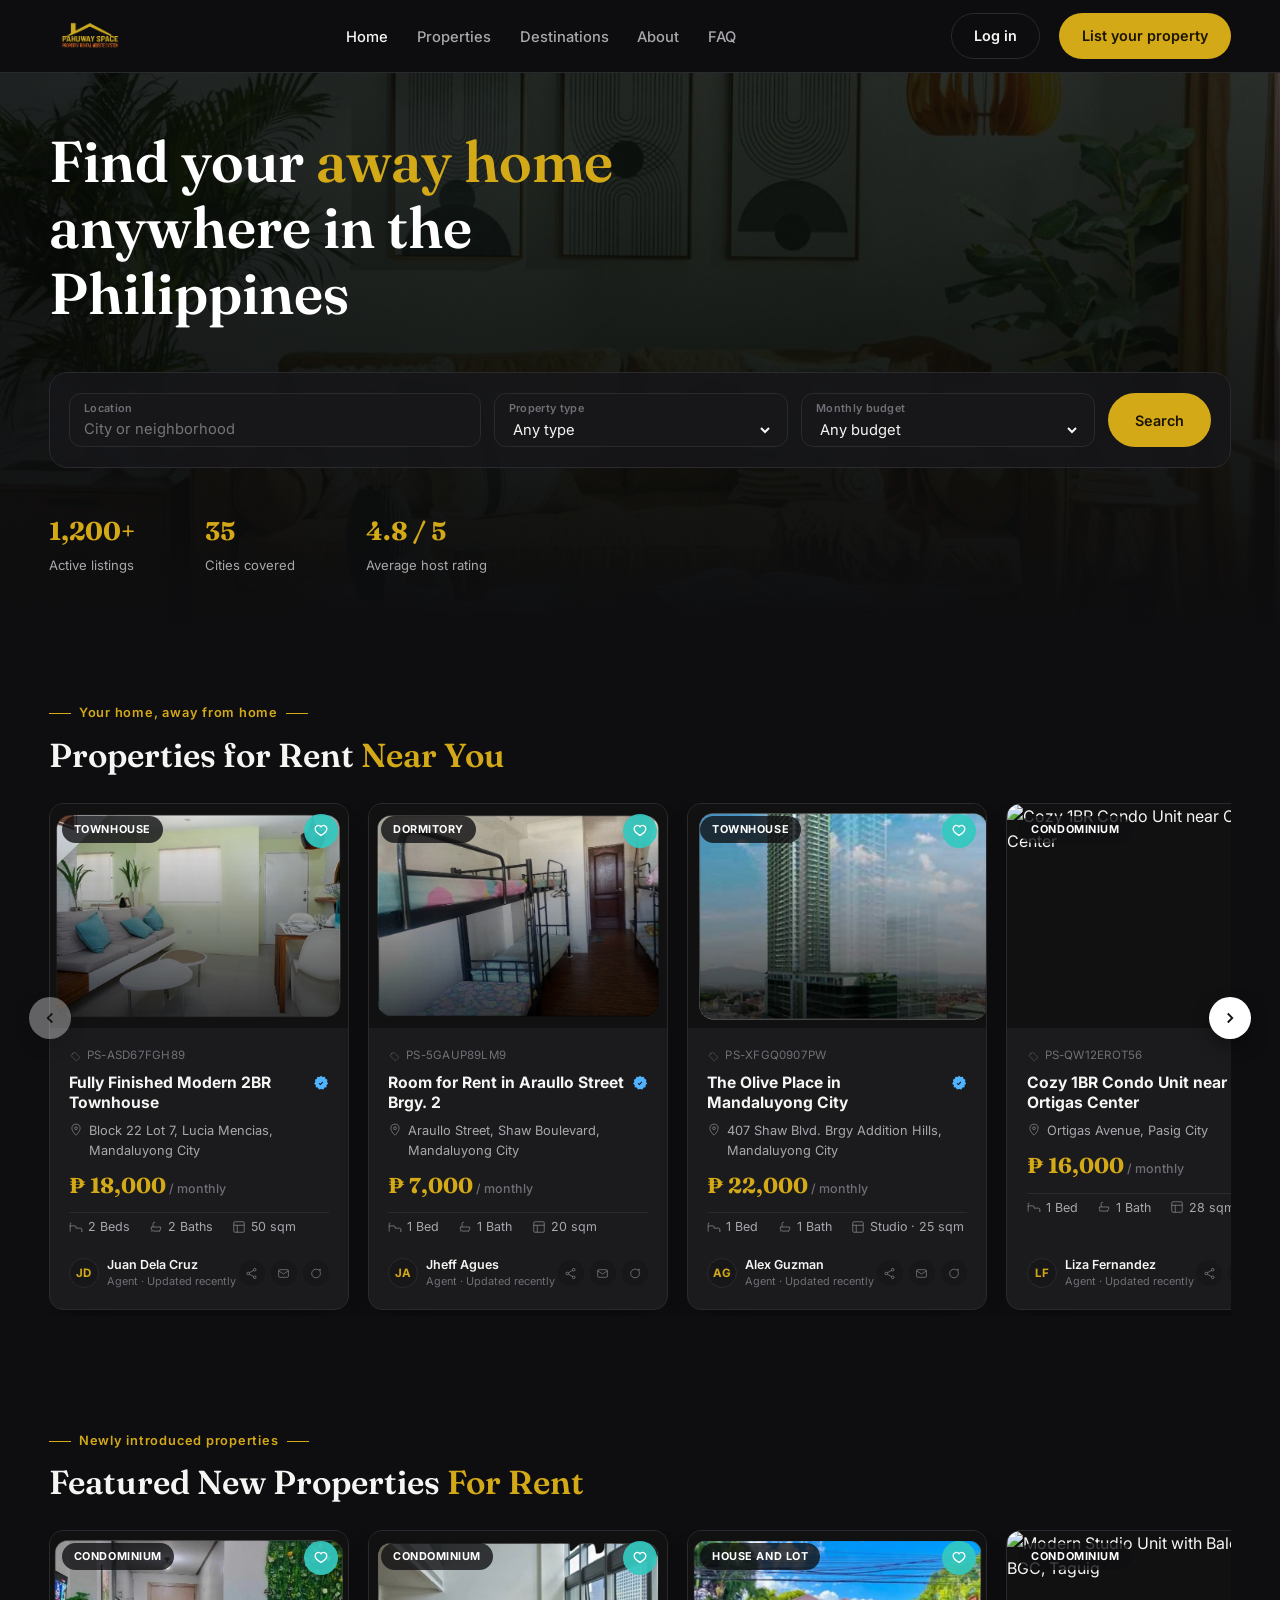
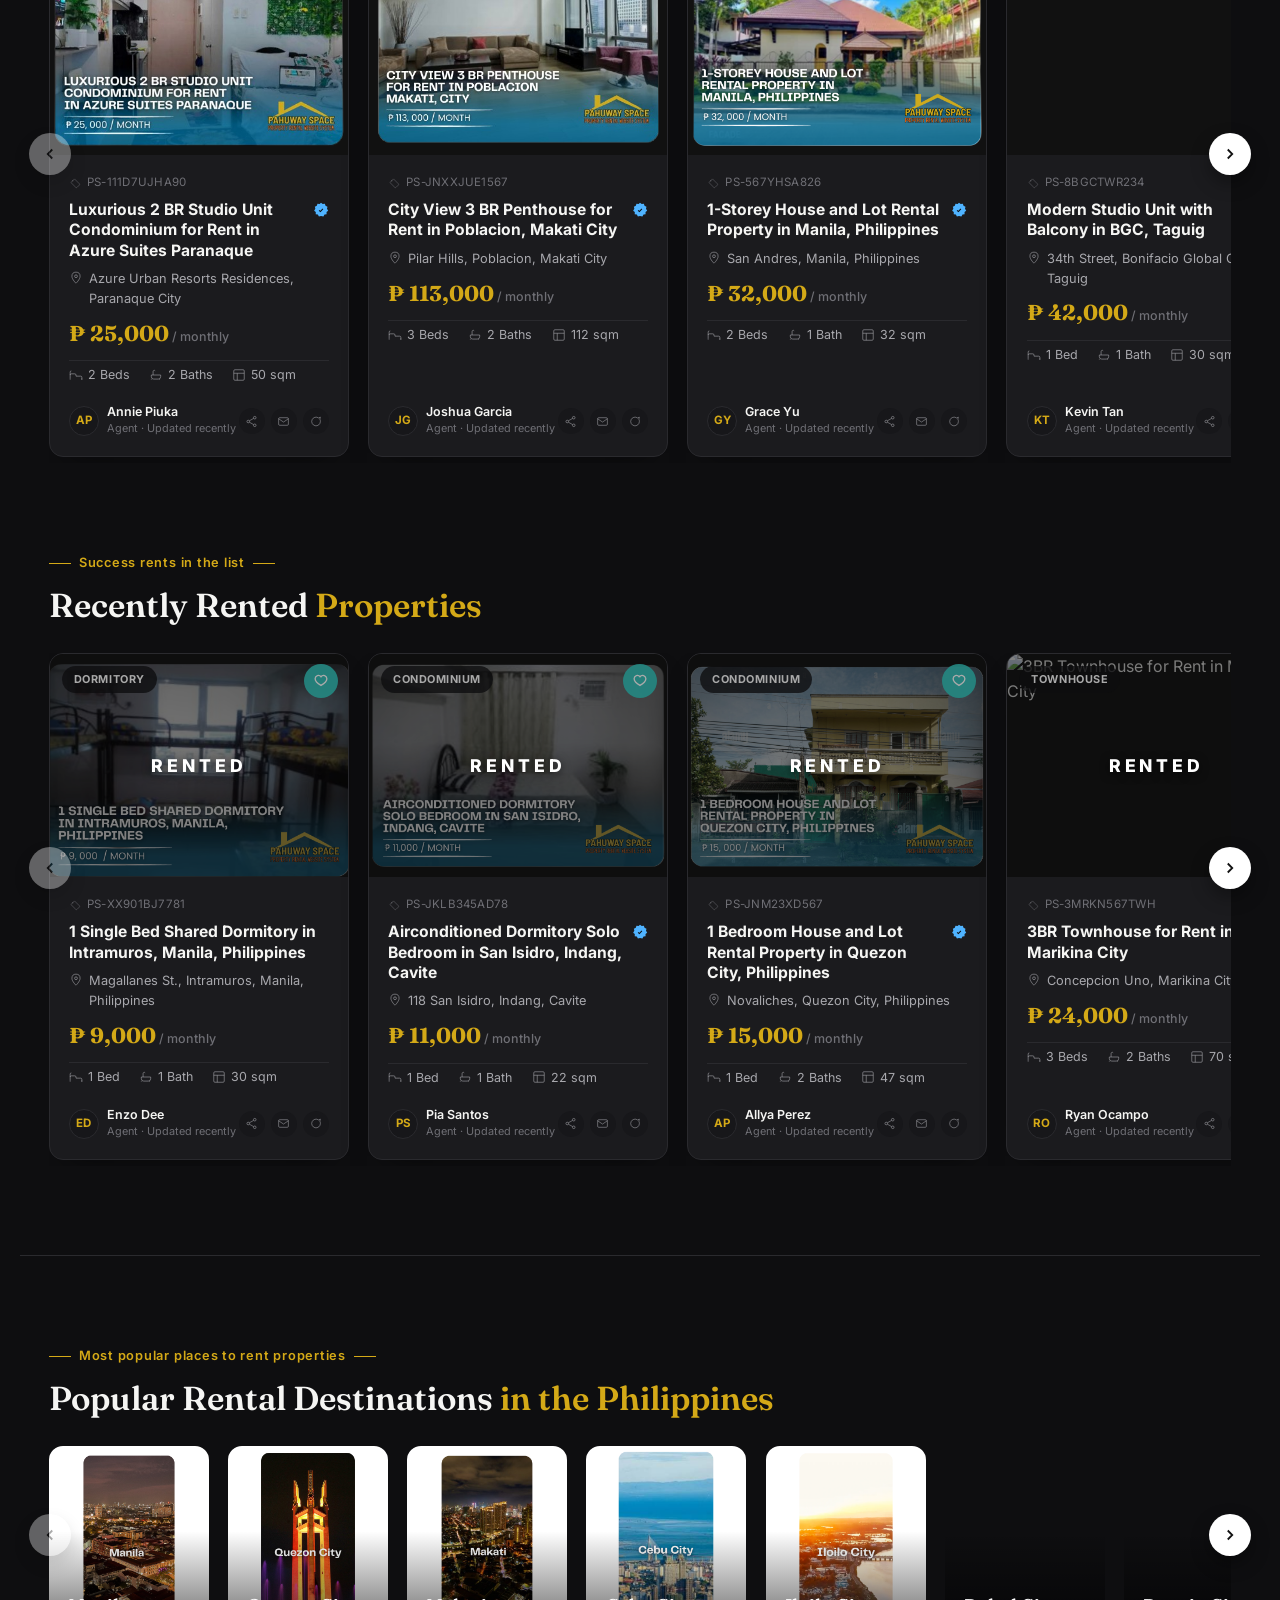
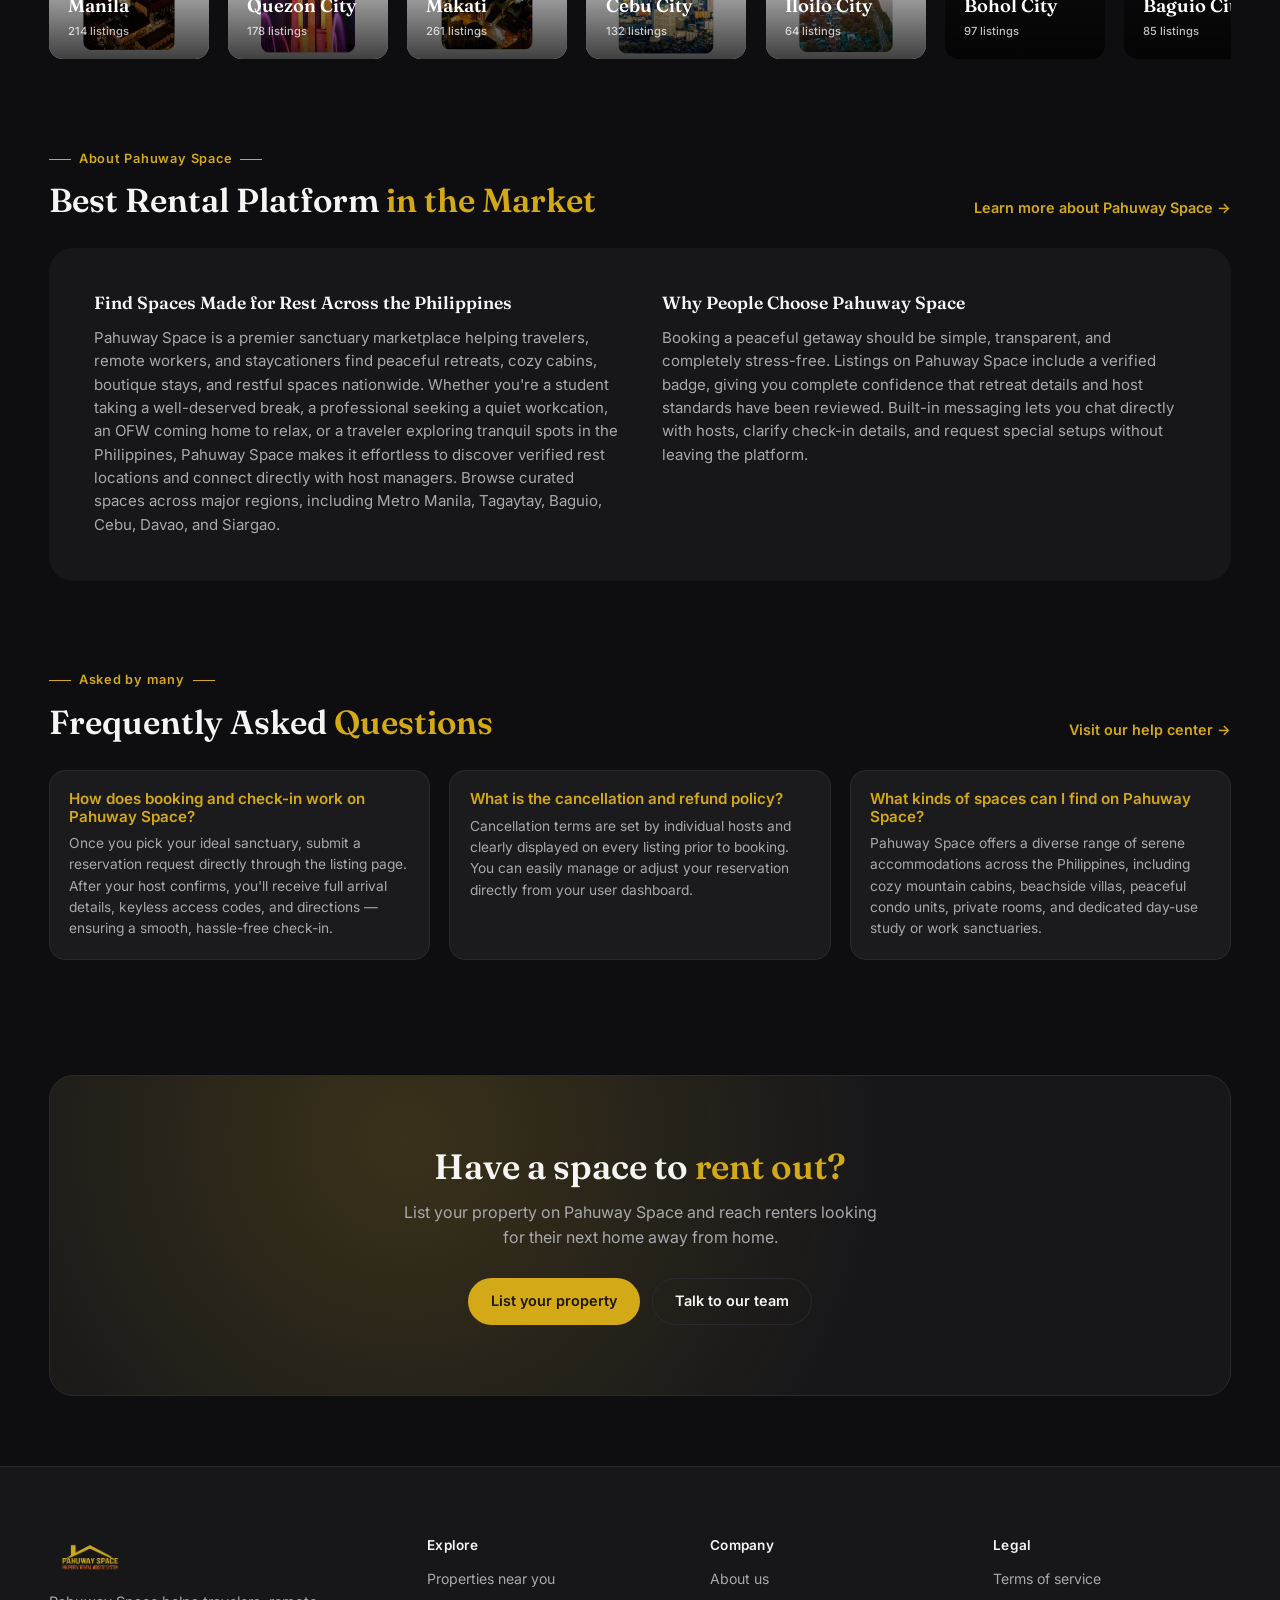
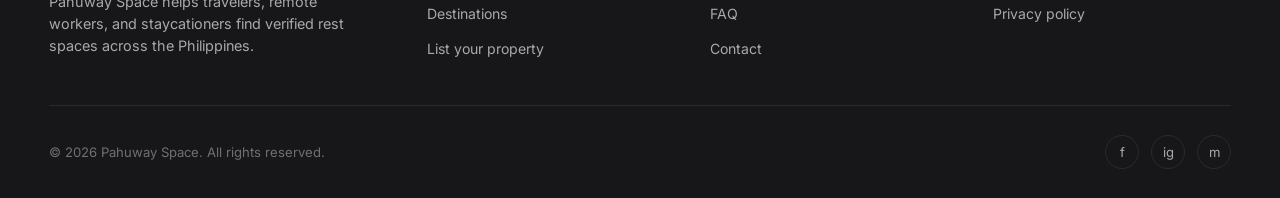
==== commit 3c603ac9: "Update index.html" ====
--- a/index.html
+++ b/index.html
@@ -39,7 +39,7 @@
       </nav>
 
       <div class="header-actions">
-        <a href="#" class="btn btn--ghost">Log in</a>
+        <a href="login.html" class="btn btn--ghost">Log in</a>
         <a href="#" class="btn btn--primary">List your property</a>
         <button id="nav-toggle" class="nav-toggle" aria-label="Toggle menu" aria-expanded="false">
           <svg width="22" height="22" viewBox="0 0 24 24" fill="none" stroke="currentColor" stroke-width="2"><path d="M3 6h18M3 12h18M3 18h18"/></svg>
@@ -291,4 +291,4 @@
   <!-- App bootstrapsssssssssssssssssssssss -->
   <script src="js/main.js"></script>
 </body>
-</html>+</html>
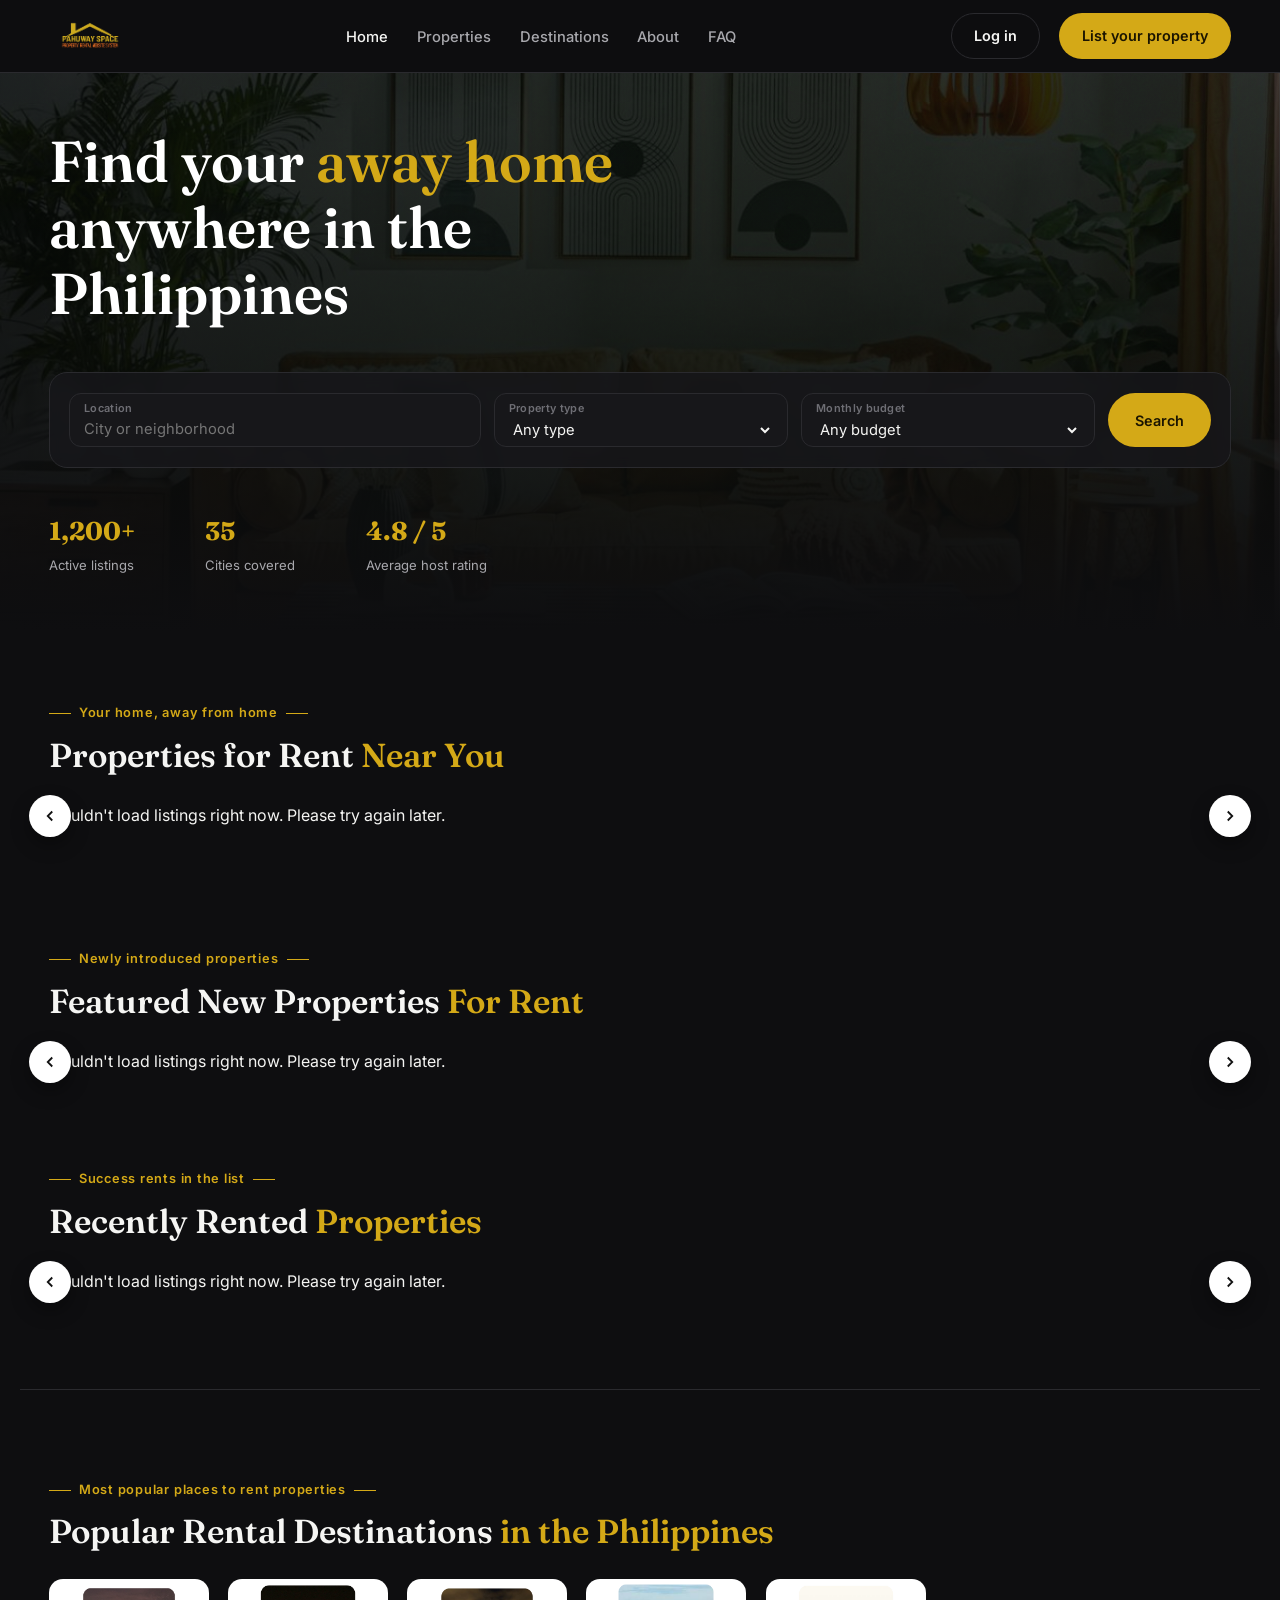
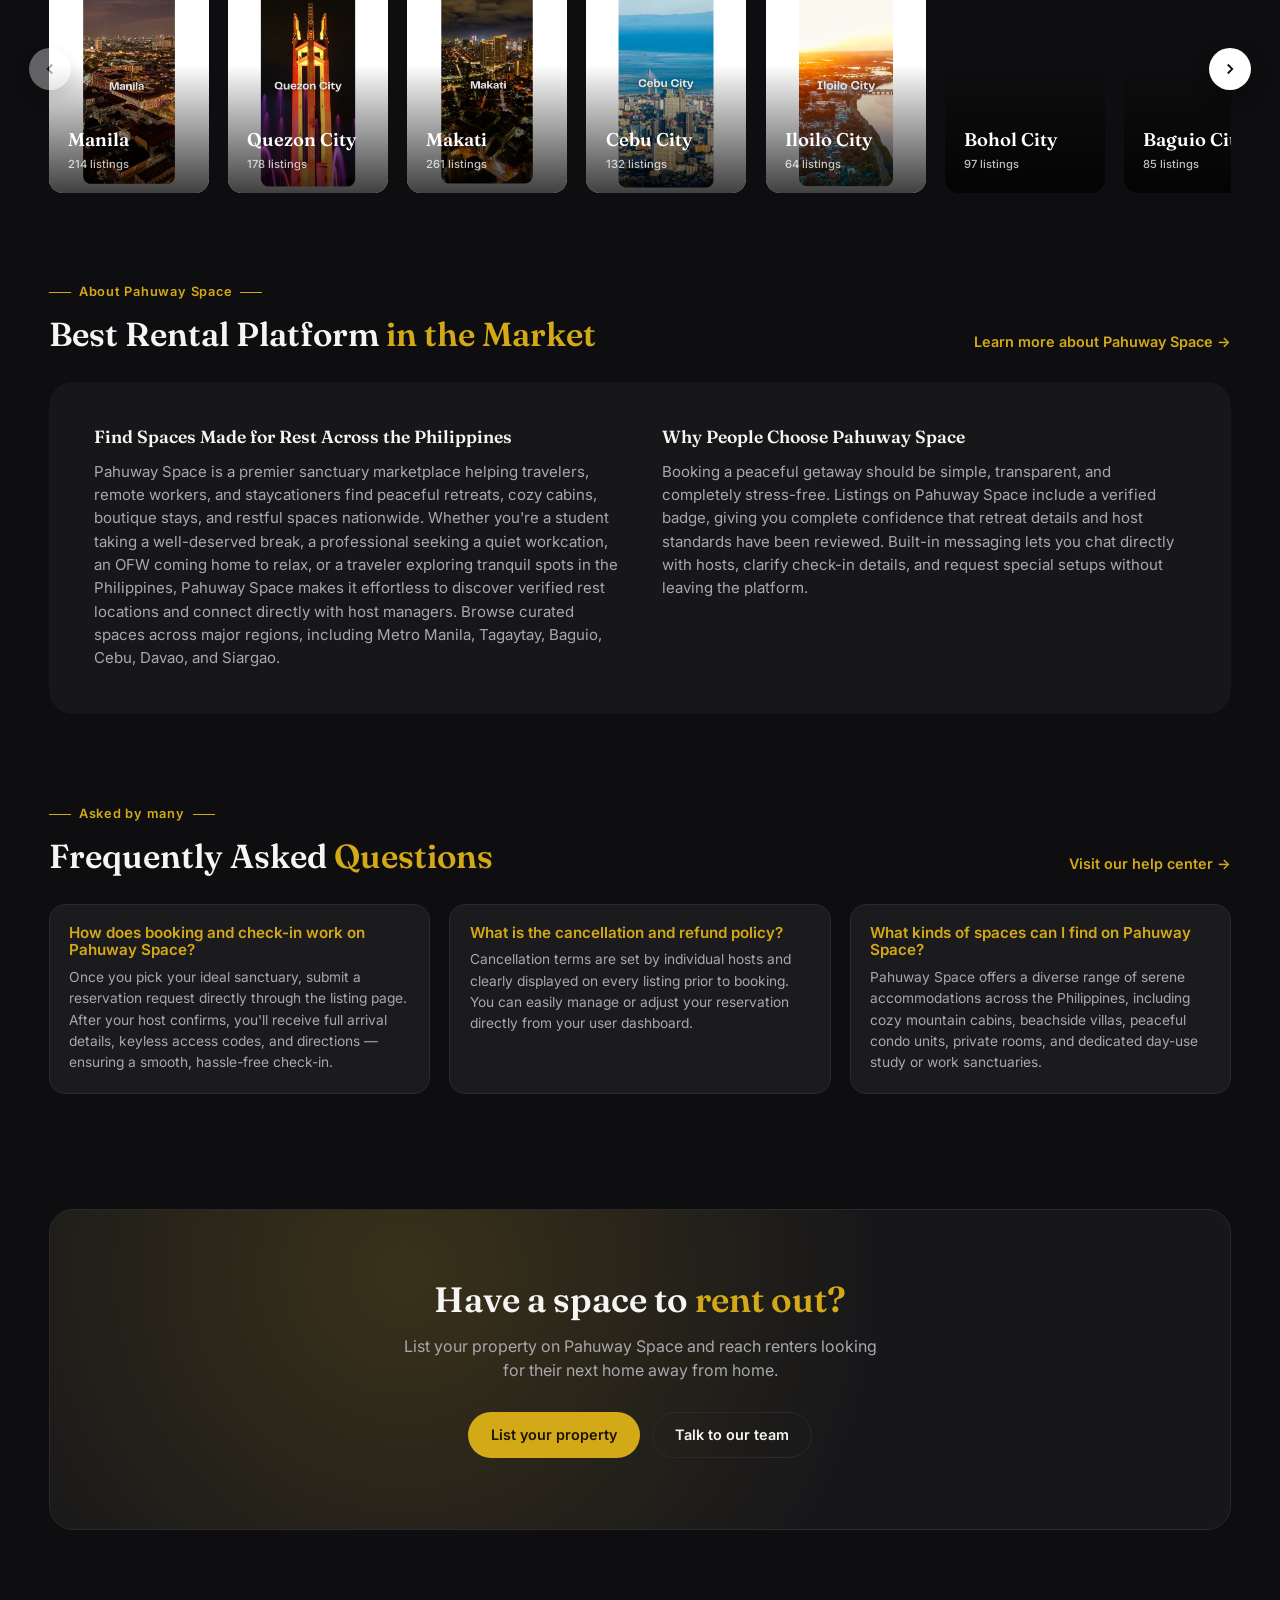
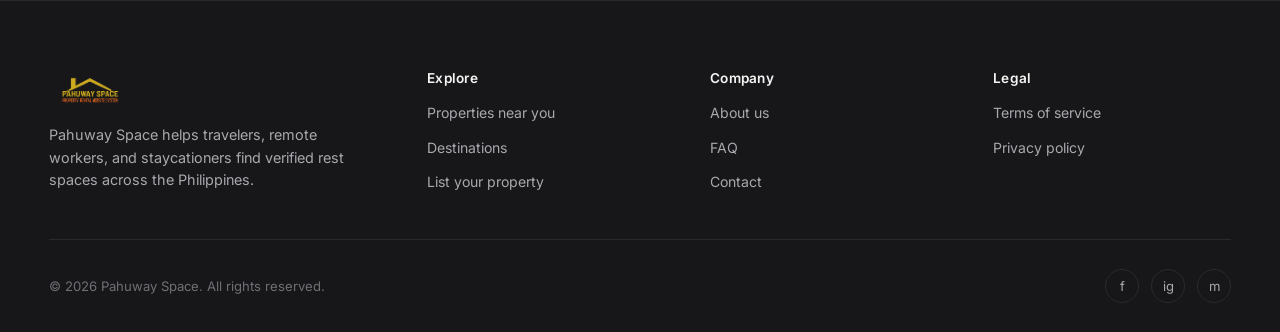
==== commit d4228741: "Booking updated" ====
--- a/index.html
+++ b/index.html
@@ -40,7 +40,9 @@
 
       <div class="header-actions">
         <a href="login.html" class="btn btn--ghost">Log in</a>
-        <a href="#" class="btn btn--primary">List your property</a>
+        <a href="list-property.html" class="btn btn--primary">
+            List your property
+        </a>
         <button id="nav-toggle" class="nav-toggle" aria-label="Toggle menu" aria-expanded="false">
           <svg width="22" height="22" viewBox="0 0 24 24" fill="none" stroke="currentColor" stroke-width="2"><path d="M3 6h18M3 12h18M3 18h18"/></svg>
         </button>
@@ -222,7 +224,9 @@
           <h2>Have a space to <span class="accent" style="color: var(--color-gold);">rent out?</span></h2>
           <p>List your property on Pahuway Space and reach renters looking for their next home away from home.</p>
           <div class="cta-banner__actions">
-            <a href="#" class="btn btn--primary">List your property</a>
+            <a href="list-property.html" class="btn btn--primary">
+                List your property
+            </a>
             <a href="#" class="btn btn--ghost">Talk to our team</a>
           </div>
         </div>
--- a/css/cards.css
+++ b/css/cards.css
@@ -76,7 +76,21 @@
   box-shadow: var(--shadow-card);
   display: flex;
   flex-direction: column;
-}
+  /* ---- ADDED: whole card is clickable to open the booking modal ---- */
+  cursor: pointer;
+  transition: transform 0.18s ease, border-color 0.18s ease;
+}
+
+.property-card:hover {
+  transform: translateY(-3px);
+  border-color: var(--color-gold-bright);
+}
+
+.property-card:focus-visible {
+  outline: 2px solid var(--color-gold);
+  outline-offset: 2px;
+}
+/* ---- END ADDED ---- */
 
 .property-card__media {
   position: relative;
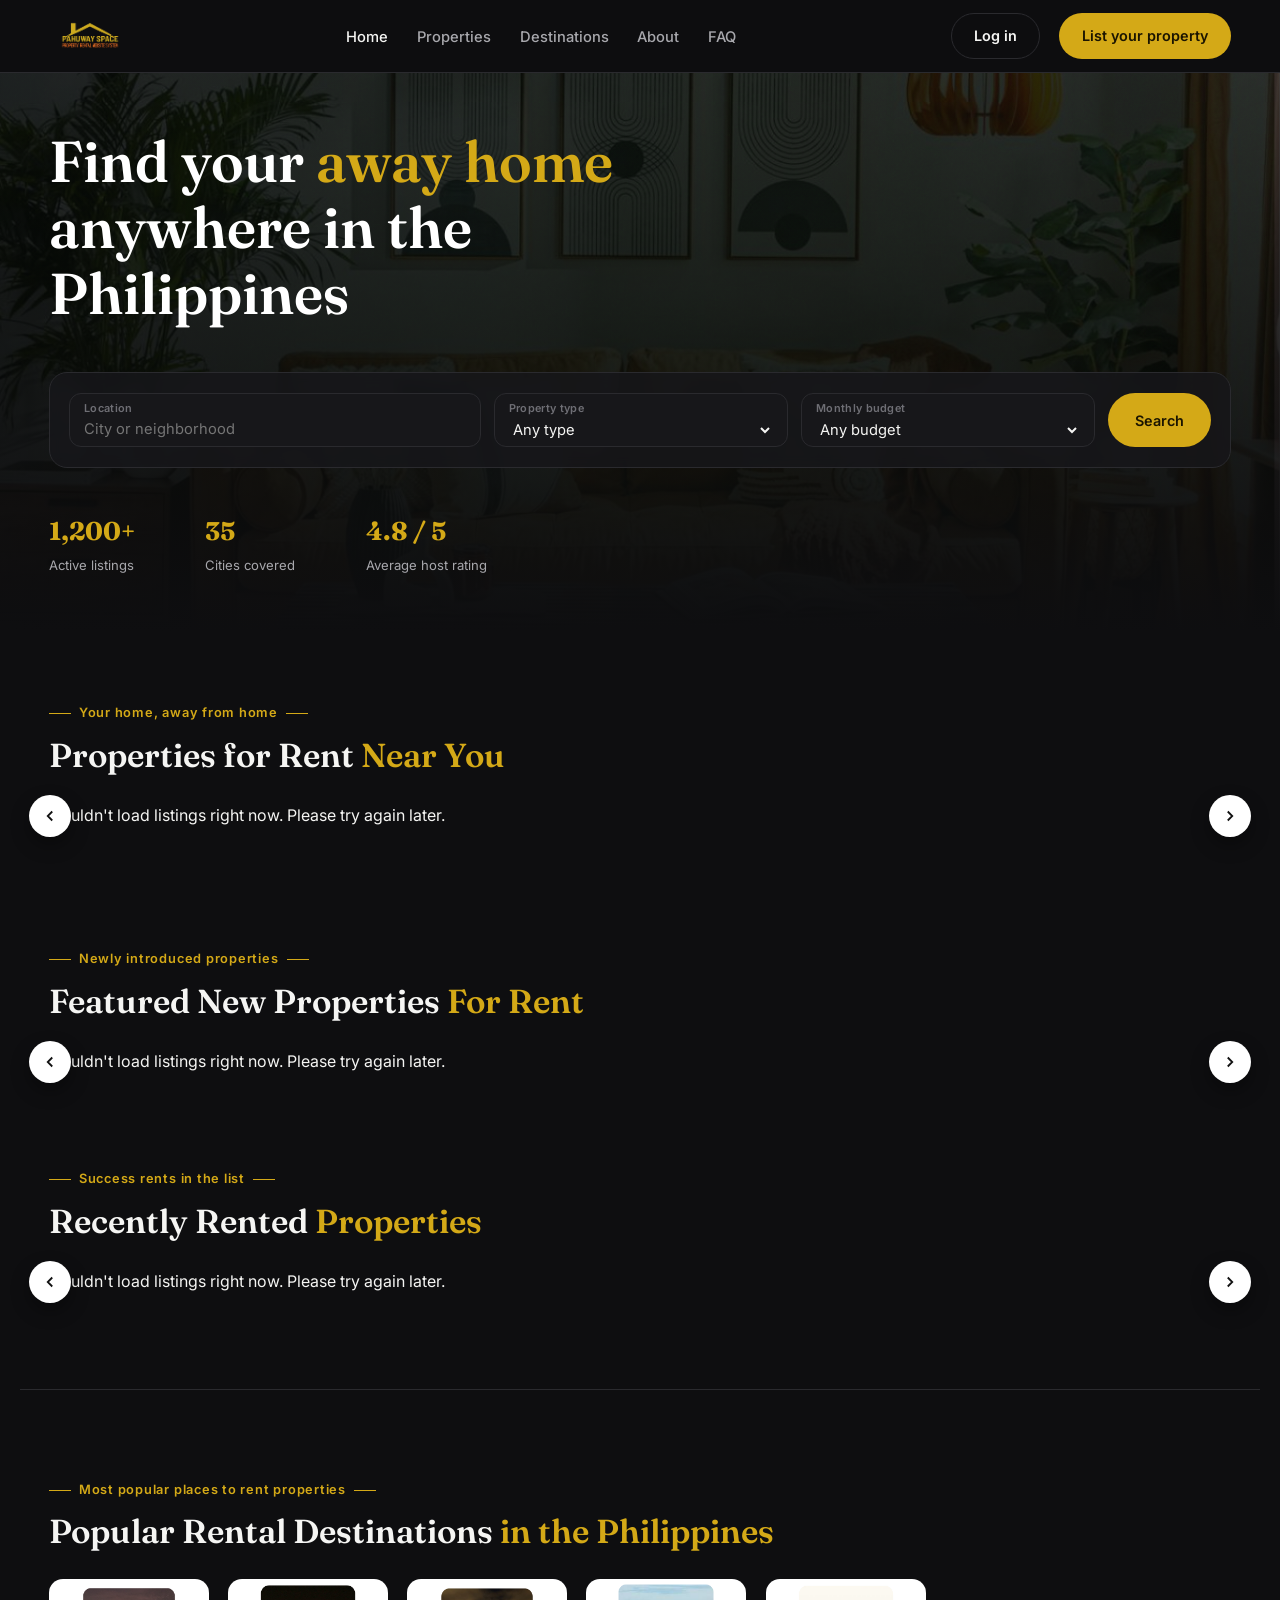
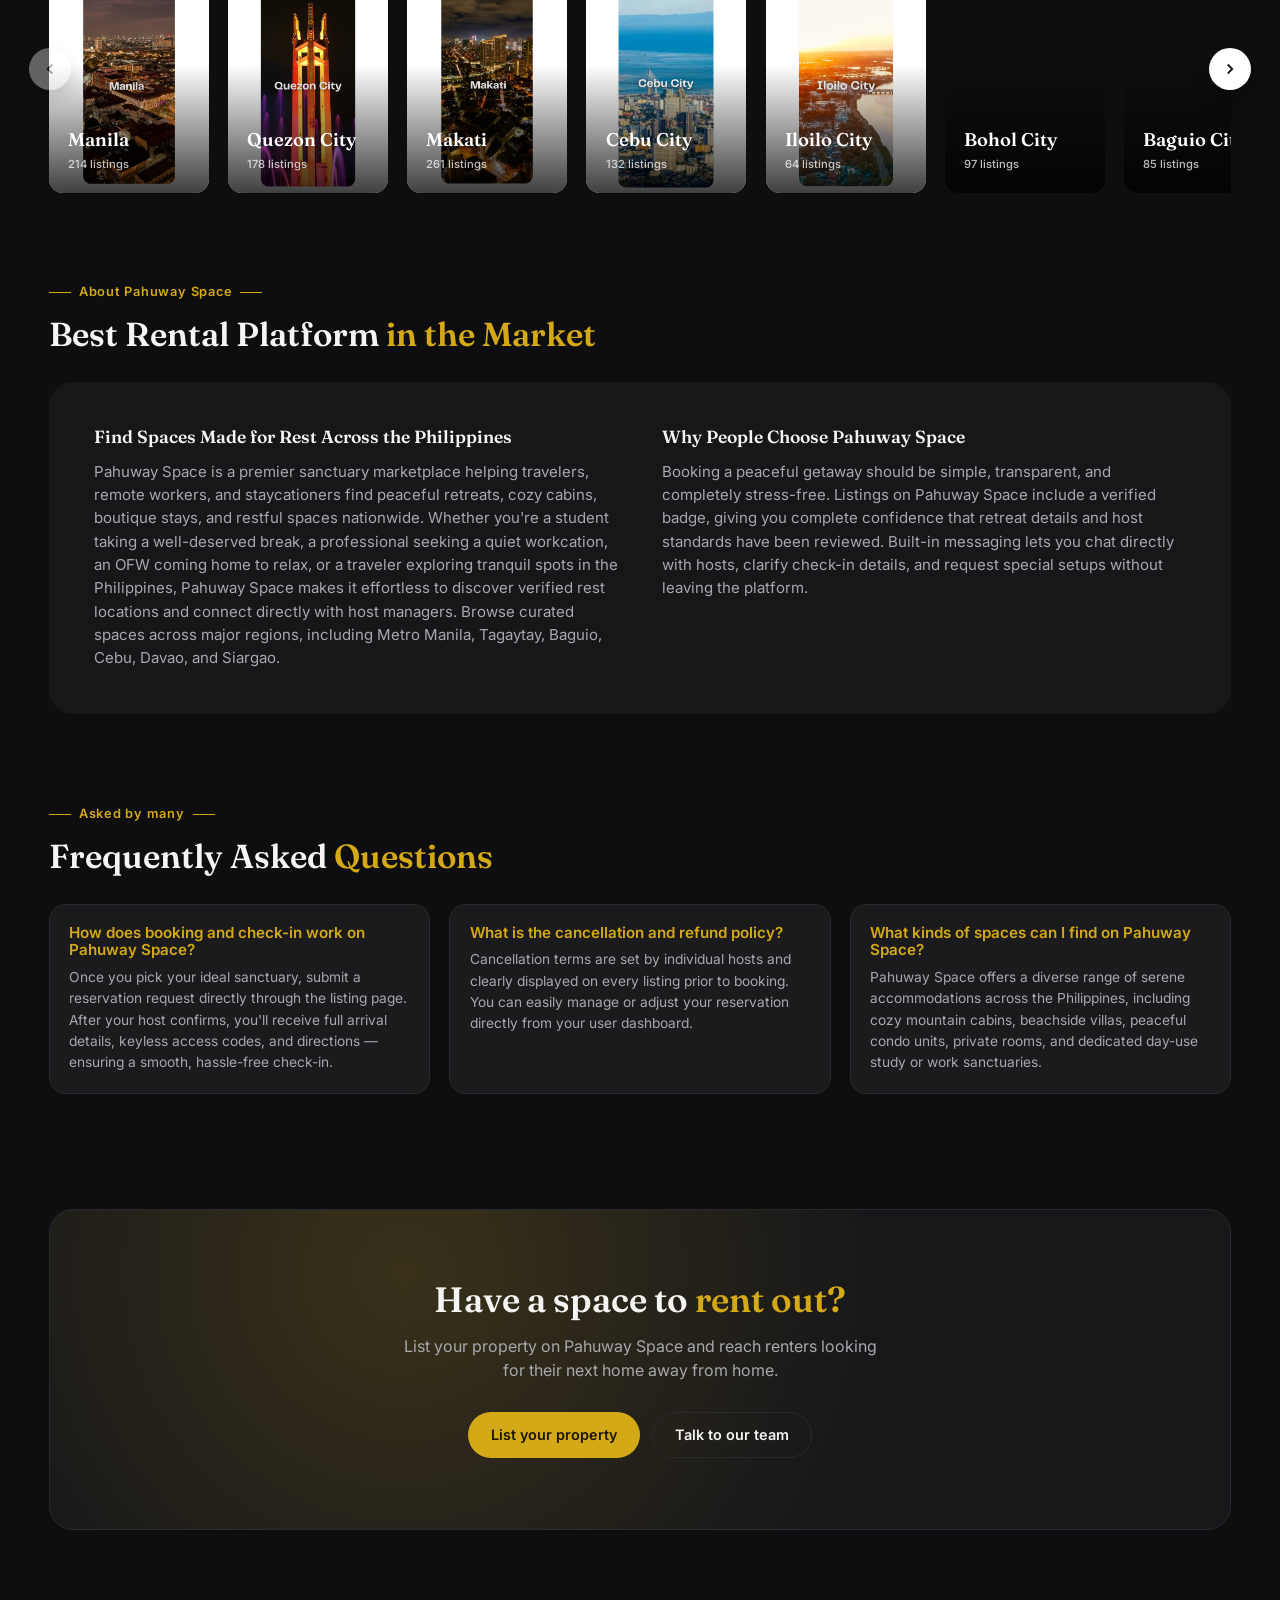
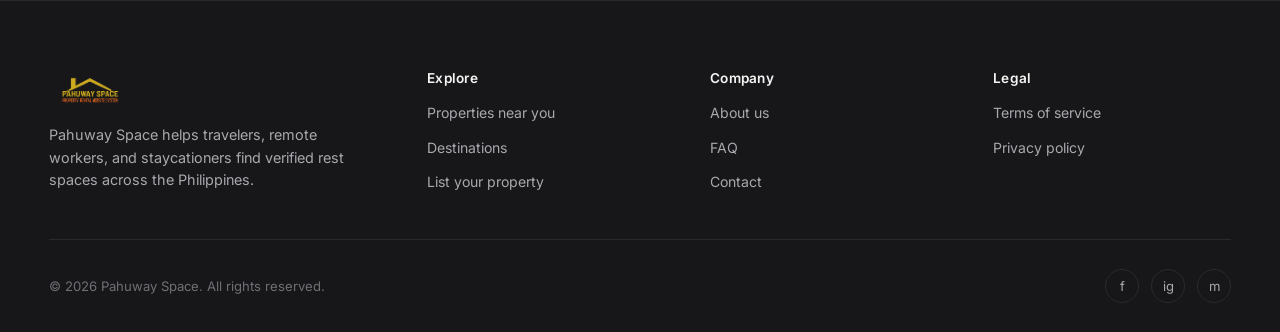
==== commit 3b393469: "ohnepixel gave me gold Removed links for 'Learn more about Pahuway Space' and 'Visit our help center" ====
--- a/index.html
+++ b/index.html
@@ -17,6 +17,7 @@
   <link rel="stylesheet" href="css/cards.css" />
   <link rel="stylesheet" href="css/sections.css" />
   <link rel="stylesheet" href="css/responsive.css" />
+  <link rel="stylesheet" href="css/modal.css" />
 </head>
 <body>
 
@@ -40,7 +41,7 @@
 
       <div class="header-actions">
         <a href="login.html" class="btn btn--ghost">Log in</a>
-        <a href="list-property.html" class="btn btn--primary">
+        <a href="list-property.html" class="btn btn--primary listing-access-trigger">
             List your property
         </a>
         <button id="nav-toggle" class="nav-toggle" aria-label="Toggle menu" aria-expanded="false">
@@ -94,6 +95,24 @@
       </div>
     </section>
 
+            <!-- ============ SEARCH RESULTS ============ -->
+    <section class="section section--tight" id="search-results" hidden>
+      <div class="container">
+        <div class="section-heading">
+          <span class="section-heading__kicker">Your search results</span>
+          <h2>Properties <span class="accent">That Match</span></h2>
+        </div>
+
+        <p id="search-results-count"></p>
+
+        <div class="search-results-grid" id="search-results-grid"></div>
+
+        <div class="dashboard-empty" id="search-results-empty" hidden>
+          <p>No properties match your search.</p>
+        </div>
+      </div>
+    </section>
+
     <!-- ============ PROPERTIES NEAR YOU ============ -->
     <section class="section" id="properties-near-you">
       <div class="container">
@@ -155,6 +174,7 @@
     </section>
 
     <hr class="divider container" />
+
 
     <!-- ============ DESTINATIONS ============ -->
     <section class="section section--tight" id="destinations">
@@ -184,7 +204,8 @@
             <span class="section-heading__kicker">About Pahuway Space</span>
             <h2>Best Rental Platform <span class="accent">in the Market</span></h2>
           </div>
-          <a href="#" class="text-link">Learn more about Pahuway Space →</a>
+          <!-- Learn more about Pahuway Space → -->
+          <a href="#" class="text-link"></a>
         </div>
 
         <div class="about" id="about-content">
@@ -210,7 +231,8 @@
             <span class="section-heading__kicker">Asked by many</span>
             <h2>Frequently Asked <span class="accent">Questions</span></h2>
           </div>
-          <a href="#" class="text-link">Visit our help center →</a>
+          <!-- Visit our help center → -->
+          <a href="#" class="text-link"></a>
         </div>
 
         <div class="faq__grid" id="faq-grid"></div>
@@ -224,7 +246,7 @@
           <h2>Have a space to <span class="accent" style="color: var(--color-gold);">rent out?</span></h2>
           <p>List your property on Pahuway Space and reach renters looking for their next home away from home.</p>
           <div class="cta-banner__actions">
-            <a href="list-property.html" class="btn btn--primary">
+            <a href="list-property.html" class="btn btn--primary listing-access-trigger">
                 List your property
             </a>
             <a href="#" class="btn btn--ghost">Talk to our team</a>
@@ -234,6 +256,24 @@
     </section>
 
   </main>
+
+  <div class="listing-access-modal" id="listing-access-modal" hidden>
+    <div class="listing-access-modal__backdrop"></div>
+
+    <div class="listing-access-modal__box" role="dialog" aria-modal="true" aria-labelledby="listing-access-title">
+      <button type="button" class="listing-access-modal__close" id="listing-access-close" aria-label="Close">
+        ×
+      </button>
+
+      <h2 id="listing-access-title">Login required</h2>
+      <p>You need an account to list a property on Pahuway Space.</p>
+
+      <div class="listing-access-modal__actions">
+        <a href="login.html" class="btn btn--primary">Log In</a>
+        <a href="login.html?mode=signup" class="btn btn--ghost">Sign Up</a>
+      </div>
+    </div>
+  </div> 
 
   <!-- ============ FOOTER ============ -->
   <footer class="site-footer">
@@ -248,7 +288,7 @@
           <ul>
             <li><a href="#properties-near-you">Properties near you</a></li>
             <li><a href="#destinations">Destinations</a></li>
-            <li><a href="#">List your property</a></li>
+            <li><a href="list-property.html" class="listing-access-trigger">List your property</a></li>
           </ul>
         </div>
         <div class="footer-col">
@@ -285,6 +325,13 @@
   <!-- Reusable UI components -->
   <script src="js/components/propertyCard.js"></script>
   <script src="js/components/carousel.js"></script>
+  <script src="js/components/bookingModal.js"></script>
+
+  <script>
+    window.onPropertyCardOpen = function (property) {
+      BookingModal.open(property);
+    };
+  </script>
 
   <!-- Section modules -->
   <script src="js/sections/propertySections.js"></script>
--- a/css/base.css
+++ b/css/base.css
@@ -186,3 +186,12 @@
     transition-duration: 0.001ms !important;
   }
 }
+
+select {
+  color-scheme: dark;
+}
+
+select option {
+  background: var(--color-bg-raised);
+  color: var(--color-text);
+}
--- a/css/cards.css
+++ b/css/cards.css
@@ -341,3 +341,31 @@
   stroke: currentColor;
   fill: none;
 }
+
+.search-results-grid {
+  display: grid;
+  grid-template-columns: repeat(3, minmax(0, 1fr));
+  gap: var(--space-4);
+}
+
+.search-results-grid .property-card {
+  min-width: 0;
+}
+
+#search-results-count {
+  margin: -20px 0 24px;
+  color: var(--color-text-muted);
+  font-size: 14px;
+}
+
+@media (max-width: 1000px) {
+  .search-results-grid {
+    grid-template-columns: repeat(2, minmax(0, 1fr));
+  }
+}
+
+@media (max-width: 650px) {
+  .search-results-grid {
+    grid-template-columns: 1fr;
+  }
+}
--- a/css/modal.css
+++ b/css/modal.css
@@ -0,0 +1,367 @@
+.modal-overlay {
+  position: fixed;
+  inset: 0;
+  z-index: 1000;
+  display: flex;
+  align-items: center;
+  justify-content: center;
+  padding: var(--space-3);
+  background: rgba(6, 6, 7, 0.72);
+  backdrop-filter: blur(4px);
+  opacity: 0;
+  pointer-events: none;
+  transition: opacity 0.2s ease;
+}
+
+.modal-overlay.is-open {
+  opacity: 1;
+  pointer-events: auto;
+}
+
+.booking-modal {
+  width: 100%;
+  max-width: 520px;
+  max-height: 90vh;
+  overflow-y: auto;
+  background: var(--color-card);
+  border: 1px solid var(--color-card-border);
+  border-radius: var(--radius-card);
+  box-shadow: var(--shadow-card);
+  transform: scale(0.96) translateY(8px);
+  transition: transform 0.2s ease;
+}
+
+.modal-overlay.is-open .booking-modal {
+  transform: scale(1) translateY(0);
+}
+
+/* ---------- Media header ---------- */
+.booking-modal__media {
+  position: relative;
+  aspect-ratio: 16 / 9;
+  background: var(--color-bg-raised);
+  overflow: hidden;
+}
+
+.booking-modal__image {
+  width: 100%;
+  height: 100%;
+  object-fit: cover;
+  display: block;
+}
+
+.booking-modal__badge {
+  position: absolute;
+  top: 14px;
+  left: 14px;
+  padding: 5px 12px;
+  border-radius: var(--radius-pill);
+  background: rgba(15, 15, 17, 0.78);
+  color: #fff;
+  font-size: 0.68rem;
+  font-weight: 700;
+  letter-spacing: 0.05em;
+  text-transform: uppercase;
+}
+
+.booking-modal__close {
+  position: absolute;
+  top: 12px;
+  right: 12px;
+  width: 34px;
+  height: 34px;
+  border-radius: 50%;
+  border: none;
+  background: rgba(15, 15, 17, 0.7);
+  color: #fff;
+  display: flex;
+  align-items: center;
+  justify-content: center;
+}
+
+.booking-modal__close:hover {
+  background: rgba(15, 15, 17, 0.9);
+}
+
+/* ---------- Body ---------- */
+.booking-modal__body {
+  padding: var(--space-4);
+}
+
+.booking-modal__code {
+  font-size: 0.72rem;
+  color: var(--color-text-faint);
+  margin-bottom: 6px;
+}
+
+.booking-modal__title {
+  font-family: var(--font-display);
+  font-size: 1.35rem;
+  color: var(--color-text);
+  margin-bottom: 6px;
+}
+
+.booking-modal__location {
+  font-size: 0.88rem;
+  color: var(--color-text-dim);
+  margin-bottom: var(--space-2);
+}
+
+.booking-modal__specs {
+  display: flex;
+  gap: var(--space-3);
+  font-size: 0.82rem;
+  color: var(--color-text-dim);
+  padding-bottom: var(--space-2);
+  border-bottom: 1px solid var(--color-card-border);
+  margin-bottom: var(--space-2);
+}
+
+.booking-modal__price {
+  font-family: var(--font-display);
+  font-size: 1.5rem;
+  font-weight: 700;
+  color: var(--color-gold);
+  margin-bottom: var(--space-2);
+}
+
+.booking-modal__price span {
+  font-family: var(--font-body);
+  font-size: 0.8rem;
+  color: var(--color-text-faint);
+  font-weight: 500;
+}
+
+.booking-modal__divider {
+  border: none;
+  border-top: 1px solid var(--color-card-border);
+  margin: var(--space-3) 0;
+}
+
+/* ---------- Form ---------- */
+.booking-field {
+  margin-bottom: var(--space-3);
+}
+
+.booking-field label {
+  display: block;
+  font-size: 0.76rem;
+  font-weight: 600;
+  color: var(--color-text-dim);
+  margin-bottom: 6px;
+}
+
+.booking-field input {
+  width: 100%;
+  background: var(--color-bg-raised);
+  border: 1px solid var(--color-card-border);
+  border-radius: var(--radius-card);
+  padding: 11px 13px;
+  color: var(--color-text);
+  font-size: 0.9rem;
+  font-family: var(--font-body);
+  outline: none;
+  transition: border-color 0.15s ease;
+}
+
+.booking-field input:focus {
+  border-color: var(--color-gold);
+}
+
+.booking-field-row {
+  display: grid;
+  grid-template-columns: 0.8fr 1fr 1fr;
+  gap: var(--space-2);
+}
+
+.booking-field-error {
+  font-size: 0.76rem;
+  color: var(--color-rust);
+  margin: -6px 0 var(--space-2);
+  display: none;
+}
+
+.booking-field-error.is-visible {
+  display: block;
+}
+
+.booking-summary {
+  background: var(--color-bg-raised);
+  border: 1px solid var(--color-card-border);
+  border-radius: var(--radius-card);
+  padding: var(--space-3);
+  margin-bottom: var(--space-3);
+}
+
+.booking-summary__row {
+  display: flex;
+  align-items: center;
+  justify-content: space-between;
+  font-size: 0.86rem;
+  color: var(--color-text-dim);
+}
+
+.booking-summary__row + .booking-summary__row {
+  margin-top: 8px;
+  padding-top: 8px;
+  border-top: 1px solid var(--color-card-border);
+}
+
+.booking-summary__row--total {
+  font-weight: 700;
+  color: var(--color-text);
+  font-size: 0.98rem;
+}
+
+.booking-summary__row--total span:last-child {
+  color: var(--color-gold);
+  font-family: var(--font-display);
+}
+
+.booking-submit-block {
+  width: 100%;
+  margin-bottom: var(--space-2);
+}
+
+/* ---- ADDED: spinner shown on the submit button while "processing" ---- */
+.booking-submit-block.is-loading {
+  color: transparent !important;
+  position: relative;
+}
+
+.booking-submit-block.is-loading::after {
+  content: "";
+  position: absolute;
+  top: 50%;
+  left: 50%;
+  width: 16px;
+  height: 16px;
+  margin: -8px 0 0 -8px;
+  border: 2px solid rgba(26, 20, 0, 0.3);
+  border-top-color: #1a1400;
+  border-radius: 50%;
+  animation: booking-spin 0.6s linear infinite;
+}
+
+@keyframes booking-spin {
+  to {
+    transform: rotate(360deg);
+  }
+}
+/* ---- END ADDED ---- */
+
+.booking-form__note {
+  font-size: 0.74rem;
+  color: var(--color-text-faint);
+  text-align: center;
+  line-height: 1.5;
+}
+
+/* ---------- Confirmation state ---------- */
+.booking-confirmation {
+  text-align: center;
+  padding: var(--space-3) 0;
+}
+
+.booking-confirmation__icon {
+  width: 52px;
+  height: 52px;
+  margin: 0 auto var(--space-3);
+  border-radius: 50%;
+  background: var(--color-teal);
+  color: #06201d;
+  font-size: 1.4rem;
+  font-weight: 800;
+  display: flex;
+  align-items: center;
+  justify-content: center;
+}
+
+.booking-confirmation h3 {
+  font-family: var(--font-display);
+  font-size: 1.2rem;
+  color: var(--color-text);
+  margin-bottom: var(--space-2);
+}
+
+.booking-confirmation__summary {
+  font-size: 0.88rem;
+  color: var(--color-text-dim);
+  margin-bottom: var(--space-3);
+  line-height: 1.6;
+}
+
+@media (max-width: 560px) {
+  .booking-field-row {
+    grid-template-columns: 1fr;
+  }
+}
+
+.listing-access-modal[hidden] {
+  display: none;
+}
+
+.listing-access-modal {
+  position: fixed;
+  inset: 0;
+  z-index: 9999;
+  display: flex;
+  align-items: center;
+  justify-content: center;
+  padding: 20px;
+}
+
+.listing-access-modal__backdrop {
+  position: absolute;
+  inset: 0;
+  background: rgba(0, 0, 0, 0.65);
+}
+
+.listing-access-modal__box {
+  position: relative;
+  z-index: 1;
+  width: min(420px, 100%);
+  padding: 32px;
+  border-radius: 18px;
+  background: var(--color-bg-raised);
+  color: var(--color-text);
+  box-shadow: 0 20px 60px rgba(0, 0, 0, 0.35);
+  text-align: center;
+}
+
+.listing-access-modal__box h2 {
+  margin: 0 0 10px;
+}
+
+.listing-access-modal__box p {
+  margin: 0 0 24px;
+  color: var(--color-text-muted);
+}
+
+.listing-access-modal__close {
+  position: absolute;
+  top: 12px;
+  right: 14px;
+  border: 0;
+  background: transparent;
+  color: var(--color-text);
+  font-size: 28px;
+  line-height: 1;
+  cursor: pointer;
+}
+
+.listing-access-modal__actions {
+  display: flex;
+  gap: 12px;
+  justify-content: center;
+}
+
+.listing-access-modal__actions .btn {
+  flex: 1;
+}
+
+@media (max-width: 500px) {
+  .listing-access-modal__actions {
+    flex-direction: column;
+  }
+}
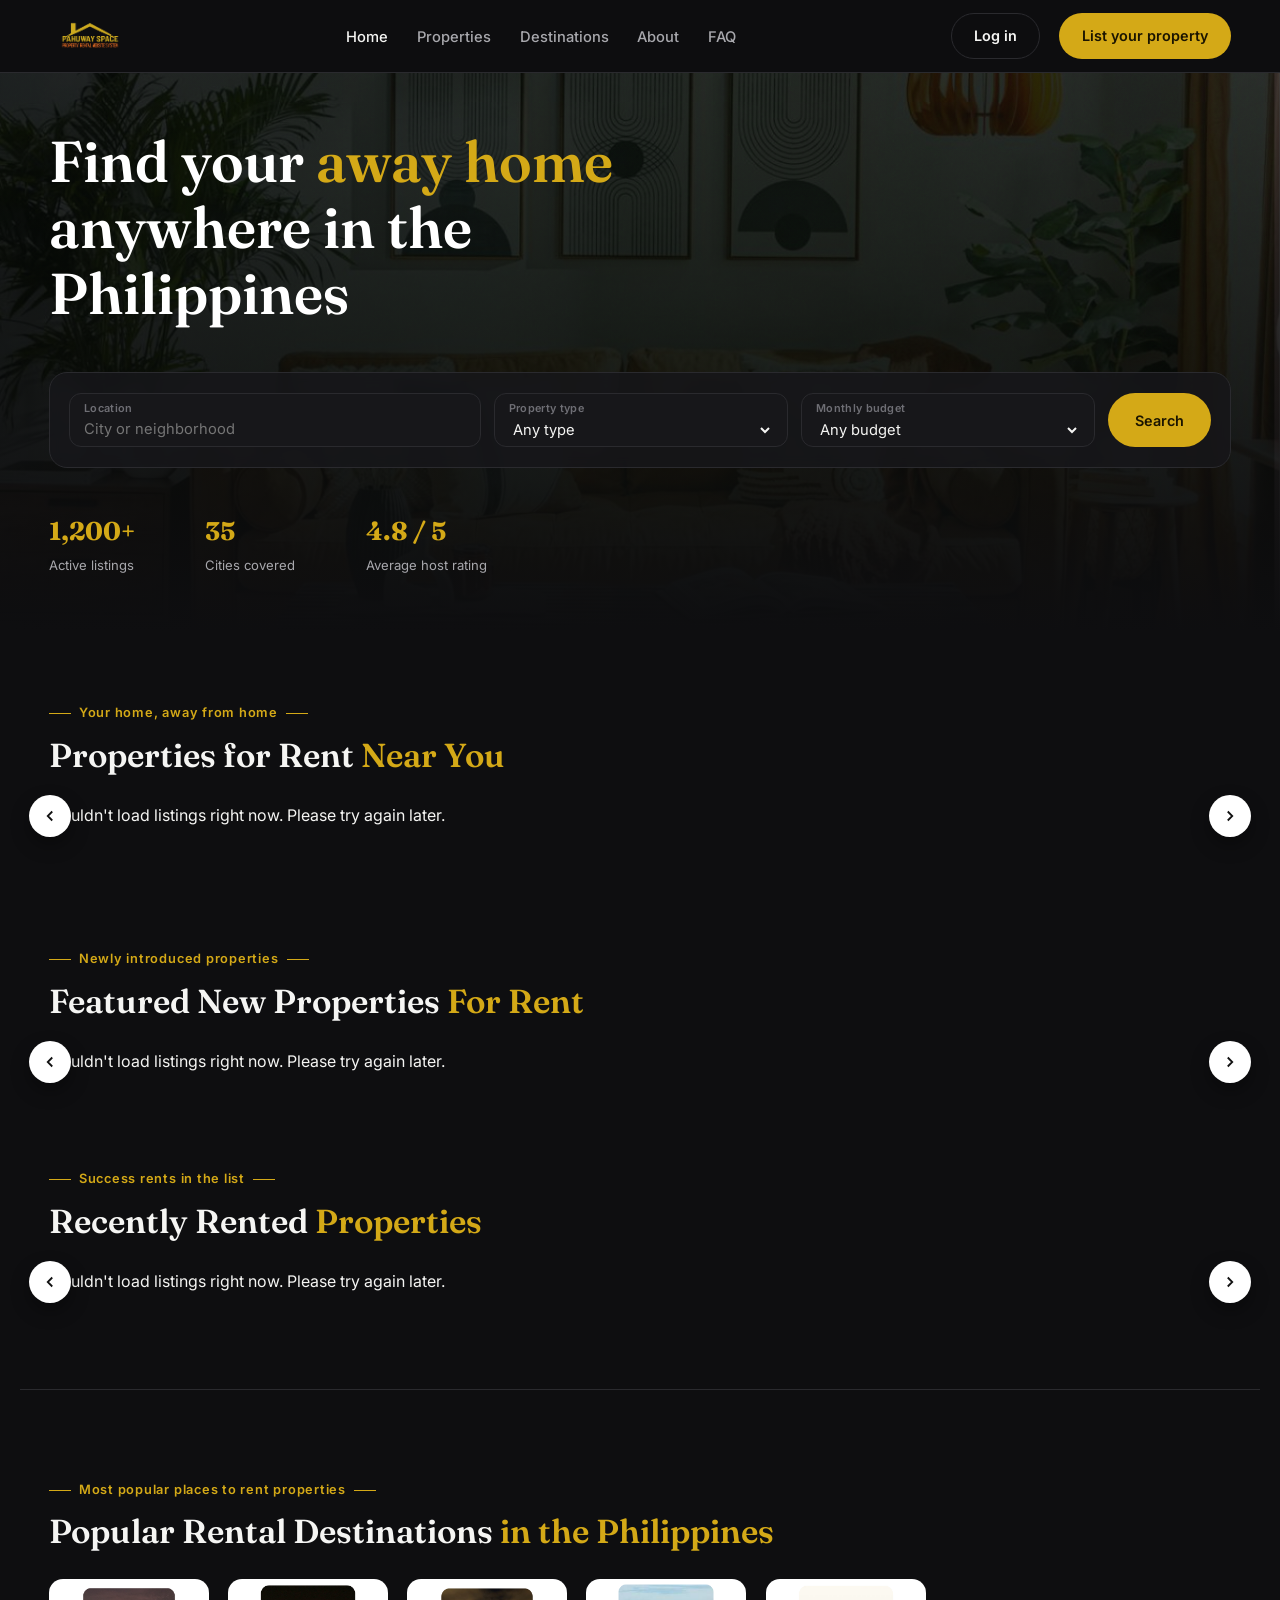
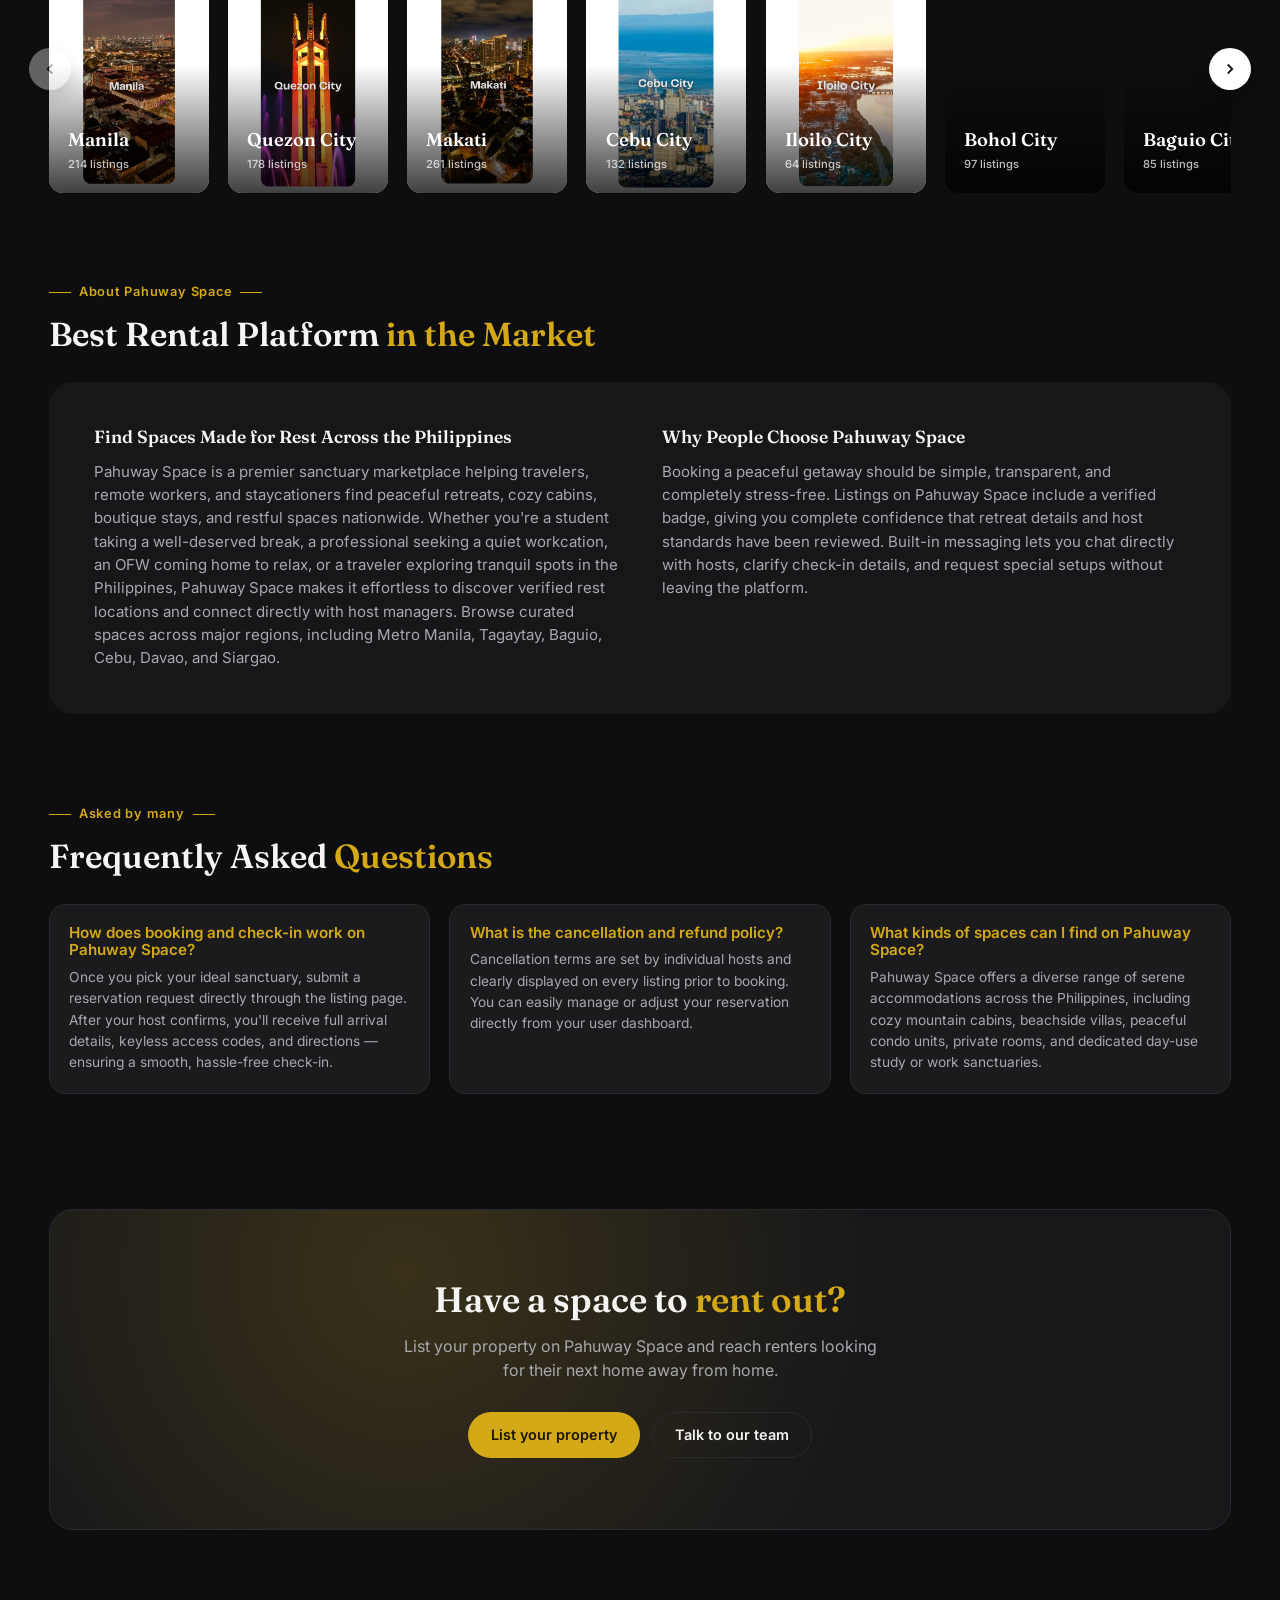
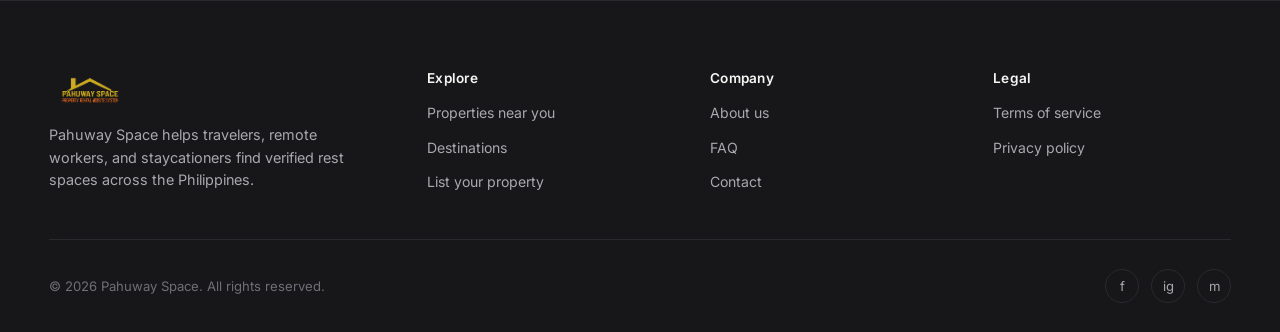
==== commit 01a5f8d7: "s" ====
--- a/index.html
+++ b/index.html
@@ -16,12 +16,12 @@
   <link rel="stylesheet" href="css/layout.css" />
   <link rel="stylesheet" href="css/cards.css" />
   <link rel="stylesheet" href="css/sections.css" />
-  <link rel="stylesheet" href="css/responsive.css" />
+  <link rel="stylesheet" href="css/responsive.css"  />
   <link rel="stylesheet" href="css/modal.css" />
 </head>
 <body>
 
-  <!-- ============ HEADER ============ -->
+  <!-- ============ HEADER  ============ -->
   <header class="site-header">
     <div class="container site-header__inner">
       <a href="#top" class="brand">
